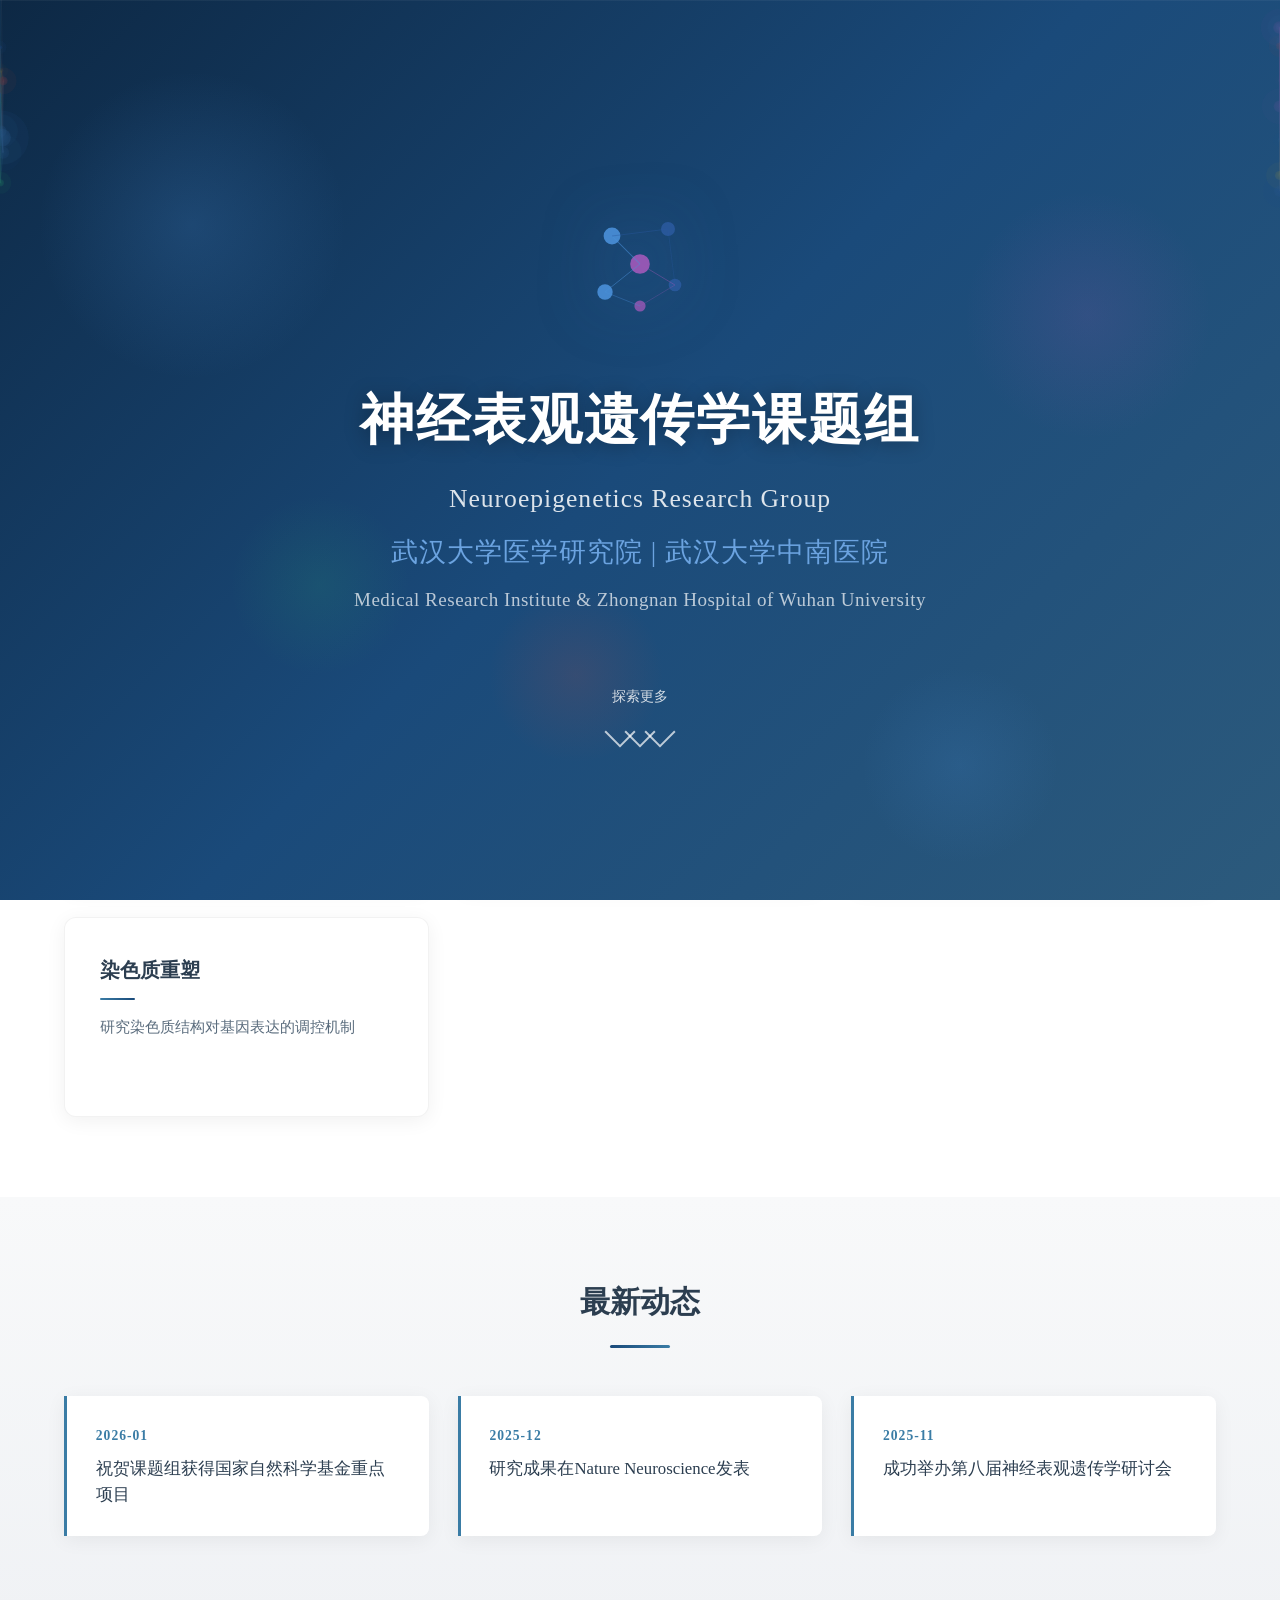
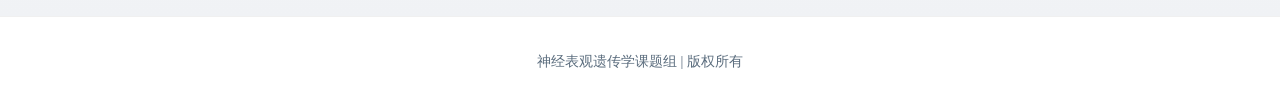
==== index.html @ 7ee30b58 "Initial commit: lab website Add lab website with: - Home, About, Research, Team, Contact pages - CSS" ====
<!DOCTYPE html>
<html lang="zh-CN">
<head>
    <meta charset="UTF-8">
    <meta name="viewport" content="width=device-width, initial-scale=1.0">
    <title>神经表观遗传学课题组</title>
    <link rel="stylesheet" href="css/style.css">
</head>
<body data-page="index">

    <!-- Landing Page / Cover -->
    <section class="landing-page" id="landing">
        <div class="landing-bg"></div>
        <div class="landing-content">
            <div class="landing-logo">
                <img src="data:image/svg+xml,%3Csvg xmlns='http://www.w3.org/2000/svg' viewBox='0 0 200 200'%3E%3Ccircle cx='60' cy='60' r='12' fill='%234a90d9' opacity='0.9'/%3E%3Ccircle cx='140' cy='50' r='10' fill='%232c5aa0' opacity='0.85'/%3E%3Ccircle cx='100' cy='100' r='14' fill='%239b59b6' opacity='0.95'/%3E%3Ccircle cx='50' cy='140' r='11' fill='%234a90d9' opacity='0.9'/%3E%3Ccircle cx='150' cy='130' r='9' fill='%232c5aa0' opacity='0.85'/%3E%3Ccircle cx='100' cy='160' r='8' fill='%239b59b6' opacity='0.8'/%3E%3Cline x1='60' y1='60' x2='100' y2='100' stroke='%234a90d9' stroke-width='1.5' opacity='0.6'/%3E%3Cline x1='60' y1='60' x2='140' y2='50' stroke='%232c5aa0' stroke-width='1.2' opacity='0.5'/%3E%3Cline x1='100' y1='100' x2='50' y2='140' stroke='%234a90d9' stroke-width='1.3' opacity='0.55'/%3E%3Cline x1='100' y1='100' x2='150' y2='130' stroke='%239b59b6' stroke-width='1.2' opacity='0.5'/%3E%3Cline x1='140' y1='50' x2='150' y2='130' stroke='%232c5aa0' stroke-width='1' opacity='0.4'/%3E%3Cline x1='50' y1='140' x2='100' y2='160' stroke='%234a90d9' stroke-width='1.1' opacity='0.45'/%3E%3Cline x1='100' y1='160' x2='150' y2='130' stroke='%239b59b6' stroke-width='1' opacity='0.4'/%3E%3C/svg%3E" alt="Lab Logo" class="lab-logo-img">
            </div>
            <h1 class="landing-title" data-i18n="landing_title">神经表观遗传学课题组</h1>
            <p class="landing-subtitle" data-i18n="landing_subtitle">Neuroepigenetics Research Group</p>
            <p class="landing-institution" data-i18n="landing_inst">武汉大学医学研究院 | 武汉大学中南医院<br><span style="font-size:0.7em">Medical Research Institute & Zhongnan Hospital of Wuhan University</span></p>

            <div class="landing-scroll-hint" onclick="scrollToMain()">
                <span data-i18n="landing_scroll">探索更多</span>
                <div class="scroll-arrow">
                    <span></span>
                    <span></span>
                    <span></span>
                </div>
            </div>
        </div>
    </section>

    <div class="main-wrapper" id="main-wrapper">

    <header>
        <nav>
            <div class="container">
                <h1 class="logo">神经表观遗传学课题组</h1>
                <div class="toolbar">
                    <button class="lang-switch" onclick="toggleLanguage()">EN</button>
                    <button class="theme-toggle" onclick="toggleTheme()">
                        <span class="icon">🌙</span>
                    </button>
                </div>
                <ul class="nav-links">
                    <li><a href="index.html" class="active" data-i18n-nav="home">首页</a></li>
                    <li><a href="about.html" data-i18n-nav="about">关于我们</a></li>
                    <li><a href="research.html" data-i18n-nav="research">研究方向</a></li>
                    <li><a href="team.html" data-i18n-nav="team">团队成员</a></li>
                    <li><a href="contact.html" data-i18n-nav="contact">联系我们</a></li>
                </ul>
            </div>
        </nav>
    </header>

    <main>
        <section class="hero">
            <div class="decoration-circle circle-1"></div>
            <div class="decoration-circle circle-2"></div>
            <div class="container">
                <h2 data-i18n="hero_title">探索大脑的表观遗传密码</h2>
                <p data-i18n="hero_subtitle">研究神经发育、 plasticity与疾病中的表观遗传调控机制</p>
                <a href="research.html" class="btn btn-3d" data-i18n="learn_more">了解更多</a>

                <div class="hero-stats">
                    <div class="stat-item" style="--delay: 1">
                        <span class="stat-number">60+</span>
                        <span class="stat-label">发表论文</span>
                    </div>
                    <div class="stat-item" style="--delay: 2">
                        <span class="stat-number">15+</span>
                        <span class="stat-label">科研项目</span>
                    </div>
                    <div class="stat-item" style="--delay: 3">
                        <span class="stat-number">20+</span>
                        <span class="stat-label">合作机构</span>
                    </div>
                    <div class="stat-item" style="--delay: 4">
                        <span class="stat-number">10+</span>
                        <span class="stat-label">获奖荣誉</span>
                    </div>
                </div>
            </div>
        </section>

        <div class="section-divider"></div>

        <section class="features">
            <div class="container">
                <div class="feature-grid">
                    <div class="feature-card glass-card">
                        <h3 data-i18n="dna_methylation">DNA甲基化</h3>
                        <p data-i18n="dna_methylation_desc">研究神经元中DNA甲基化模式的建立与动态调控</p>
                    </div>
                    <div class="feature-card glass-card">
                        <h3 data-i18n="histone_modification">组蛋白修饰</h3>
                        <p data-i18n="histone_modification_desc">探索组蛋白修饰在神经发育和功能中的作用</p>
                    </div>
                    <div class="feature-card glass-card">
                        <h3 data-i18n="noncoding_rna">非编码RNA</h3>
                        <p data-i18n="noncoding_rna_desc">解析miRNA和lncRNA在神经系统中的调控网络</p>
                    </div>
                    <div class="feature-card glass-card">
                        <h3 data-i18n="chromatin_remodeling">染色质重塑</h3>
                        <p data-i18n="chromatin_remodeling_desc">研究染色质结构对基因表达的调控机制</p>
                    </div>
                </div>
            </div>
        </section>

        <section class="news">
            <div class="container">
                <h2 data-i18n="latest_news">最新动态</h2>
                <div class="news-grid">
                    <article class="news-item">
                        <span class="date">2026-01</span>
                        <h4 data-i18n="news1">祝贺课题组获得国家自然科学基金重点项目</h4>
                    </article>
                    <article class="news-item">
                        <span class="date">2025-12</span>
                        <h4 data-i18n="news2">研究成果在Nature Neuroscience发表</h4>
                    </article>
                    <article class="news-item">
                        <span class="date">2025-11</span>
                        <h4 data-i18n="news3">成功举办第八届神经表观遗传学研讨会</h4>
                    </article>
                </div>
            </div>
        </section>
    </main>

    <footer>
        <div class="container">
            <p data-i18n-footer="copyright">&copy; 2026 神经表观遗传学课题组 | 版权所有</p>
        </div>
    </footer>
    </div>

    <!-- Landing Page JavaScript -->
    <script>
        // Initially hide header
        document.addEventListener('DOMContentLoaded', function() {
            const header = document.querySelector('header');
            if (header) {
                header.classList.add('hidden');
            }
        });

        function scrollToMain() {
            const landing = document.querySelector('.landing-page');
            const header = document.querySelector('header');
            if (landing) {
                landing.style.transition = 'opacity 0.5s ease';
                landing.style.opacity = '0';
                setTimeout(() => {
                    landing.style.display = 'none';
                    landing.style.visibility = 'hidden';
                    landing.style.pointerEvents = 'none';
                }, 500);
            }
            // Show header
            if (header) {
                header.classList.remove('hidden');
            }
            window.scrollTo({ top: 0, behavior: 'smooth' });
        }

        // Auto hide landing after 5 seconds
        document.addEventListener('DOMContentLoaded', function() {
            setTimeout(function() {
                const landing = document.querySelector('.landing-page');
                const header = document.querySelector('header');
                if (landing && landing.style.display !== 'none') {
                    landing.style.transition = 'opacity 0.5s ease';
                    landing.style.opacity = '0';
                    setTimeout(function() {
                        landing.style.display = 'none';
                        landing.style.visibility = 'hidden';
                        landing.style.pointerEvents = 'none';
                        // Show header
                        if (header) {
                            header.classList.remove('hidden');
                        }
                    }, 500);
                }
            }, 5000);
        });
    </script>
    <script src="js/particles.js"></script>
    <script src="js/main.js"></script>
</body>
</html>
---- css/style.css ----
* {
    margin: 0;
    padding: 0;
    box-sizing: border-box;
}

:root {
    --primary-color: #1a4a7a;
    --secondary-color: #3a7ca5;
    --accent-color: #c0392b;
    --text-dark: #2c3e50;
    --text-light: #5a6c7d;
    --bg-light: #f5f7fa;
    --white: #ffffff;
    --glass-bg: rgba(255, 255, 255, 0.92);
    --glass-border: rgba(0, 0, 0, 0.06);
    --shadow: 0 4px 20px rgba(0, 0, 0, 0.06);
    --shadow-hover: 0 8px 32px rgba(0, 0, 0, 0.1);
    --shadow-accent: 0 4px 20px rgba(26, 74, 122, 0.15);
}

body {
    font-family: "STXihei", "华文细黑", Georgia, "Times New Roman", serif;
    line-height: 1.7;
    color: var(--text-dark);
    overflow-x: hidden;
    background: var(--bg-light);
    min-height: 100vh;
    transition: all 0.4s ease;
}

body[lang="en"] {
    line-height: 1.75;
}

/* Landing Page / Cover */
.landing-page {
    position: fixed;
    top: 0;
    left: 0;
    width: 100%;
    height: 100vh;
    z-index: 9999;
    background: linear-gradient(135deg, #0d2844 0%, #1a4a7a 50%, #2c5a7c 100%);
    display: flex;
    align-items: center;
    justify-content: center;
    overflow: hidden;
}

.landing-bg {
    position: absolute;
    top: 0;
    left: 0;
    width: 100%;
    height: 100%;
    background: linear-gradient(135deg, #0d2844 0%, #1a4a7a 50%, #2c5a7c 100%);
}

/* Neural network pattern overlay */
.landing-bg::before {
    content: '';
    position: absolute;
    top: 0;
    left: 0;
    width: 100%;
    height: 100%;
    background-image:
        radial-gradient(circle at 15% 25%, rgba(74, 144, 217, 0.2) 0%, transparent 12%),
        radial-gradient(circle at 85% 35%, rgba(155, 89, 182, 0.15) 0%, transparent 10%),
        radial-gradient(circle at 45% 75%, rgba(231, 76, 60, 0.12) 0%, transparent 9%),
        radial-gradient(circle at 75% 85%, rgba(74, 144, 217, 0.15) 0%, transparent 8%),
        radial-gradient(circle at 25% 65%, rgba(46, 204, 113, 0.1) 0%, transparent 8%);
    background-size: 100% 100%;
    animation: neuronPulse 10s ease-in-out infinite;
}

@keyframes neuronPulse {
    0%, 100% { opacity: 0.5; transform: scale(1); }
    50% { opacity: 1; transform: scale(1.03); }
}

.landing-content {
    position: relative;
    z-index: 10;
    text-align: center;
    padding: 2rem;
    margin-top: -5%;
}

.lab-logo-img {
    width: 140px;
    height: 140px;
    margin-bottom: 2rem;
    filter: drop-shadow(0 0 30px rgba(74, 144, 217, 0.5));
    animation: logoFloat 4s ease-in-out infinite;
}

@keyframes logoFloat {
    0%, 100% { transform: translateY(0); }
    50% { transform: translateY(-12px); }
}

.landing-title {
    font-size: clamp(2.2rem, 5vw, 3.4rem);
    color: #ffffff;
    margin-bottom: 0.6rem;
    font-weight: 600;
    letter-spacing: 2px;
    text-shadow: 0 2px 20px rgba(0, 0, 0, 0.3);
}

.landing-subtitle {
    font-size: clamp(1.2rem, 2.4vw, 1.6rem);
    color: rgba(255, 255, 255, 0.85);
    margin-bottom: 0.5rem;
    font-weight: 400;
    letter-spacing: 1px;
}

.landing-institution {
    font-size: clamp(1.3rem, 2.6vw, 1.7rem);
    color: #6ba3e0;
    margin-bottom: 1.5rem;
    font-weight: 500;
    letter-spacing: 1px;
    line-height: 1.8;
}

.landing-institution span {
    font-size: 0.65em;
    color: rgba(255, 255, 255, 0.7);
    font-weight: 400;
    display: block;
    margin-top: 0.4rem;
    letter-spacing: 0.5px;
}

.landing-scroll-hint {
    position: absolute;
    bottom: -15%;
    left: 50%;
    transform: translateX(-50%);
    cursor: pointer;
    text-align: center;
    color: rgba(255, 255, 255, 0.8);
    font-size: 0.9rem;
    transition: all 0.3s ease;
}

.landing-scroll-hint:hover {
    color: #ffffff;
    transform: translateX(-50%) translateY(5px);
}

.scroll-arrow {
    margin-top: 12px;
}

.scroll-arrow span {
    display: inline-block;
    width: 22px;
    height: 22px;
    border-right: 2px solid rgba(255, 255, 255, 0.7);
    border-bottom: 2px solid rgba(255, 255, 255, 0.7);
    transform: rotate(45deg);
    margin: 0 -3px;
    animation: scrollArrowAnim 1.5s infinite;
}

.scroll-arrow span:nth-child(2) {
    animation-delay: 0.15s;
}

.scroll-arrow span:nth-child(3) {
    animation-delay: 0.3s;
}

@keyframes scrollArrowAnim {
    0% { opacity: 0; transform: rotate(45deg) translateY(-12px); }
    50% { opacity: 1; }
    100% { opacity: 0; transform: rotate(45deg) translateY(12px); }
}

/* Particle Canvas - Fixed z-index with parallax */
#particles-canvas {
    position: fixed;
    top: 0;
    left: 0;
    width: 100%;
    height: 100%;
    z-index: 10000;
    pointer-events: none;
    opacity: 0.4;
}

/* Main wrapper */
.main-wrapper {
    margin-top: 0;
    min-height: 100vh;
    padding-top: 70px;
}

.container {
    max-width: 1200px;
    margin: 0 auto;
    padding: 0 24px;
    position: relative;
    z-index: 1;
}

/* Header & Navigation */
header {
    background: rgba(255, 255, 255, 0.95);
    backdrop-filter: blur(20px);
    -webkit-backdrop-filter: blur(20px);
    border-bottom: 1px solid rgba(0, 0, 0, 0.06);
    position: fixed;
    top: 0;
    left: 0;
    right: 0;
    z-index: 10001;
    padding: 0;
    transition: transform 0.3s ease, box-shadow 0.3s ease;
}

header.scrolled {
    box-shadow: 0 2px 20px rgba(0, 0, 0, 0.08);
}

header.hidden {
    transform: translateY(-100%);
}

nav {
    padding: 0.9rem 0;
}

nav .container {
    display: flex;
    justify-content: space-between;
    align-items: center;
}

.logo {
    font-size: 1.25rem;
    color: var(--primary-color);
    font-weight: 600;
    letter-spacing: 0.5px;
}

.nav-links {
    display: flex;
    list-style: none;
    gap: 2.2rem;
}

.nav-links a {
    text-decoration: none;
    color: var(--text-dark);
    font-weight: 500;
    font-size: 0.95rem;
    transition: color 0.25s ease;
    position: relative;
    padding: 0.4rem 0.8rem;
}

.nav-links a::after {
    content: '';
    position: absolute;
    bottom: 0;
    left: 50%;
    width: 0;
    height: 2px;
    background: var(--secondary-color);
    transition: all 0.25s ease;
    transform: translateX(-50%);
}

.nav-links a:hover,
.nav-links a.active {
    color: var(--primary-color);
}

.nav-links a:hover::after,
.nav-links a.active::after {
    width: 70%;
}

/* Language & Theme Toggle */
.toolbar {
    display: flex;
    align-items: center;
    gap: 0.6rem;
    margin-left: 1.5rem;
}

.lang-switch,
.theme-toggle {
    background: transparent;
    border: 1px solid rgba(0, 0, 0, 0.1);
    color: var(--text-dark);
    padding: 5px 12px;
    border-radius: 6px;
    cursor: pointer;
    font-size: 0.8rem;
    font-weight: 500;
    transition: all 0.2s ease;
}

.lang-switch:hover,
.theme-toggle:hover {
    background: rgba(26, 74, 122, 0.08);
    border-color: var(--secondary-color);
    color: var(--primary-color);
}

/* Hero Section */
.hero {
    background: linear-gradient(135deg, #1a4a7a 0%, #2c5a7c 50%, #1e3d5c 100%);
    color: var(--white);
    padding: 80px 0 90px;
    text-align: center;
    position: relative;
    overflow: hidden;
    min-height: auto;
    display: flex;
    flex-direction: column;
    justify-content: center;
    align-items: center;
}

.hero::before {
    content: '';
    position: absolute;
    top: 0;
    left: 0;
    right: 0;
    bottom: 0;
    background: url("data:image/svg+xml,%3Csvg width='60' height='60' viewBox='0 0 60 60' xmlns='http://www.w3.org/2000/svg'%3E%3Cg fill='none' fill-rule='evenodd'%3E%3Cg fill='%23ffffff' fill-opacity='0.03'%3E%3Cpath d='M36 34v-4h-2v4h-4v2h4v4h2v-4h4v-2h-4zm0-30V0h-2v4h-4v2h4v4h2V6h4V4h-4zM6 34v-4H4v4H0v2h4v4h2v-4h4v-2H6zM6 4V0H4v4H0v2h4v4h2V6h4V4H6z'/%3E%3C/g%3E%3C/g%3E%3C/svg%3E");
    opacity: 0.5;
}

.hero .container {
    position: relative;
    z-index: 1;
    width: 100%;
    max-width: 1000px;
    display: flex;
    flex-direction: column;
    align-items: center;
}

.hero h2 {
    font-size: clamp(2rem, 5vw, 3.5rem);
    margin-bottom: 1.2rem;
    text-shadow: 0 2px 30px rgba(0, 0, 0, 0.25);
    animation: fadeInUp 0.8s ease forwards;
    line-height: 1.35;
    max-width: 900px;
    font-weight: 600;
}

.hero p {
    font-size: clamp(1.05rem, 2.5vw, 1.35rem);
    margin-bottom: 2rem;
    opacity: 0.92;
    max-width: 750px;
    margin-left: auto;
    margin-right: auto;
    animation: fadeInUp 0.8s ease forwards;
    animation-delay: 0.15s;
    opacity: 0;
}

.hero .btn {
    animation: fadeInUp 0.8s ease forwards;
    animation-delay: 0.3s;
    opacity: 0;
}

/* Scroll Animations */
@keyframes fadeInUp {
    from { opacity: 0; transform: translateY(25px); }
    to { opacity: 1; transform: translateY(0); }
}

@keyframes fadeInDown {
    from { opacity: 0; transform: translateY(-25px); }
    to { opacity: 1; transform: translateY(0); }
}

@keyframes scaleIn {
    from { opacity: 0; transform: scale(0.92); }
    to { opacity: 1; transform: scale(1); }
}

/* Button */
.btn {
    display: inline-block;
    padding: 14px 32px;
    background: linear-gradient(135deg, #3a7ca5 0%, #2d6a8a 100%);
    color: #ffffff;
    text-decoration: none;
    border-radius: 8px;
    font-weight: 550;
    font-size: 1rem;
    letter-spacing: 0.5px;
    transition: all 0.3s ease;
    box-shadow: 0 4px 15px rgba(58, 124, 165, 0.35);
}

.btn:hover {
    background: linear-gradient(135deg, #2d6a8a 0%, #1a4a7a 100%);
    transform: translateY(-2px);
    box-shadow: 0 6px 25px rgba(58, 124, 165, 0.45);
}

/* Hero Stats */
.hero-stats {
    display: flex;
    justify-content: center;
    gap: 4.5rem;
    margin-top: 3.5rem;
    flex-wrap: wrap;
}

.stat-item {
    text-align: center;
    animation: fadeInUp 0.8s ease forwards;
    animation-delay: calc(0.4s + var(--delay, 0) * 0.12s);
    opacity: 0;
}

.stat-number {
    font-size: 2.4rem;
    font-weight: 700;
    color: #ffffff;
    display: block;
    text-shadow: 0 2px 15px rgba(0, 0, 0, 0.2);
}

.stat-label {
    font-size: 0.9rem;
    color: rgba(255, 255, 255, 0.8);
    margin-top: 0.35rem;
    font-weight: 500;
}

/* Section Divider */
.section-divider {
    height: 1px;
    background: linear-gradient(90deg, transparent, rgba(74, 144, 217, 0.4), transparent);
    margin: 0 auto;
    max-width: 500px;
}

/* Features Section */
.features {
    padding: 80px 0;
    position: relative;
    background: var(--white);
}

.features h2 {
    text-align: center;
    margin-bottom: 3rem;
    color: var(--text-dark);
    font-size: 1.9rem;
    font-weight: 600;
    position: relative;
}

.features h2::after {
    content: '';
    display: block;
    width: 60px;
    height: 3px;
    background: linear-gradient(90deg, var(--primary-color), var(--secondary-color));
    margin: 1rem auto 0;
    border-radius: 2px;
}

.feature-grid {
    display: grid;
    grid-template-columns: repeat(auto-fit, minmax(270px, 1fr));
    gap: 1.8rem;
}

.feature-card {
    padding: 2.2rem;
    position: relative;
    min-height: 200px;
    display: flex;
    flex-direction: column;
    background: var(--white);
    border: 1px solid rgba(0, 0, 0, 0.05);
    border-radius: 12px;
    box-shadow: var(--shadow);
    transition: all 0.35s ease;
}

.feature-card:hover {
    transform: translateY(-6px);
    box-shadow: var(--shadow-hover);
    border-color: rgba(58, 124, 165, 0.2);
}

.feature-card h3 {
    color: var(--text-dark);
    margin-bottom: 0.9rem;
    font-size: 1.25rem;
    font-weight: 600;
    position: relative;
    padding-bottom: 0.8rem;
}

.feature-card h3::after {
    content: '';
    position: absolute;
    bottom: 0;
    left: 0;
    width: 35px;
    height: 2px;
    background: linear-gradient(90deg, var(--secondary-color), var(--primary-color));
    border-radius: 1px;
}

.feature-card p {
    color: var(--text-light);
    line-height: 1.75;
    font-size: 0.95rem;
}

/* News Section */
.news {
    padding: 80px 0;
    position: relative;
    background: linear-gradient(180deg, #f8f9fa 0%, #f0f2f5 100%);
}

.news h2 {
    text-align: center;
    margin-bottom: 3rem;
    color: var(--text-dark);
    font-size: 1.9rem;
    font-weight: 600;
    position: relative;
}

.news h2::after {
    content: '';
    display: block;
    width: 60px;
    height: 3px;
    background: linear-gradient(90deg, var(--primary-color), var(--secondary-color));
    margin: 1rem auto 0;
    border-radius: 2px;
}

.news-grid {
    display: grid;
    grid-template-columns: repeat(auto-fit, minmax(320px, 1fr));
    gap: 1.8rem;
}

.news-item {
    padding: 1.8rem;
    border-left: 3px solid var(--secondary-color);
    transition: all 0.3s ease;
    position: relative;
    min-height: 110px;
    background: var(--white);
    border-radius: 0 8px 8px 0;
    box-shadow: var(--shadow);
}

.news-item::before {
    content: '';
    position: absolute;
    left: -3px;
    top: 0;
    height: 100%;
    width: 3px;
    background: linear-gradient(180deg, var(--secondary-color), var(--primary-color));
    opacity: 0;
    transition: opacity 0.3s ease;
}

.news-item:hover {
    border-left-width: 4px;
    transform: translateX(4px);
    box-shadow: var(--shadow-hover);
}

.news-item:hover::before {
    opacity: 1;
}

.news-item .date {
    color: var(--secondary-color);
    font-size: 0.85rem;
    font-weight: 600;
    letter-spacing: 1px;
    display: block;
    margin-bottom: 0.5rem;
}

.news-item h4 {
    color: var(--text-dark);
    margin-top: 0.5rem;
    font-size: 1.05rem;
    line-height: 1.55;
    font-weight: 500;
}

/* Footer */
footer {
    background: var(--white);
    border-top: 1px solid rgba(0, 0, 0, 0.06);
    color: var(--text-light);
    text-align: center;
    padding: 2rem 0;
    margin-top: auto;
}

footer p {
    font-size: 0.9rem;
}

/* Mobile Navigation */
.mobile-menu-btn {
    display: none;
    background: none;
    border: none;
    color: var(--text-dark);
    font-size: 1.5rem;
    cursor: pointer;
}

/* Responsive */
@media (max-width: 768px) {
    .nav-links {
        display: none;
        position: absolute;
        top: 100%;
        left: 0;
        right: 0;
        background: rgba(255, 255, 255, 0.98);
        backdrop-filter: blur(20px);
        flex-direction: column;
        gap: 0;
        padding: 1rem;
        box-shadow: 0 4px 20px rgba(0, 0, 0, 0.1);
    }

    .nav-links.active {
        display: flex;
    }

    .nav-links li {
        padding: 0.8rem 0;
        border-bottom: 1px solid rgba(0, 0, 0, 0.05);
    }

    .mobile-menu-btn {
        display: block;
    }

    .hero h2 {
        font-size: 2rem;
    }

    .hero p {
        font-size: 1rem;
    }

    .hero-stats {
        gap: 2.5rem;
    }

    .stat-number {
        font-size: 2rem;
    }

    .feature-grid,
    .news-grid {
        grid-template-columns: 1fr;
    }

    .landing-scroll-hint {
        bottom: -10%;
    }
}

/* Dark Mode */
body.dark-mode {
    --text-dark: #e8e8e8;
    --text-light: #a0a0a0;
    --bg-light: #1a1a2e;
    --white: #252540;
    background: #1a1a2e;
}

body.dark-mode header {
    background: rgba(37, 37, 64, 0.95);
    border-bottom-color: rgba(255, 255, 255, 0.06);
}

body.dark-mode .feature-card,
body.dark-mode .team-member,
body.dark-mode .contact-info,
body.dark-mode .contact-form,
body.dark-mode .research-item,
body.dark-mode .news-item {
    background: #252540;
    border-color: rgba(255, 255, 255, 0.06);
}

body.dark-mode .logo {
    color: #e8e8e8;
}

body.dark-mode .nav-links a {
    color: #a0a0a0;
}

body.dark-mode .nav-links a:hover,
body.dark-mode .nav-links a.active {
    color: #ffffff;
}

body.dark-mode .hero h2,
body.dark-mode .page-header h2,
body.dark-mode .features h2,
body.dark-mode .news h2 {
    color: #ffffff;
}

body.dark-mode .feature-card h3,
body.dark-mode .news-item h4 {
    color: #ffffff;
}

body.dark-mode footer {
    background: #252540;
    border-top-color: rgba(255, 255, 255, 0.06);
    color: #a0a0a0;
}

body.dark-mode .lang-switch,
body.dark-mode .theme-toggle {
    border-color: rgba(255, 255, 255, 0.15);
    color: #a0a0a0;
}

body.dark-mode .lang-switch:hover,
body.dark-mode .theme-toggle:hover {
    background: rgba(255, 255, 255, 0.1);
    border-color: rgba(255, 255, 255, 0.3);
    color: #ffffff;
}

/* Page Specific Styles */
.page-header {
    background: linear-gradient(135deg, #1a4a7a 0%, #2c5a7c 100%);
    color: var(--white);
    padding: 60px 0 50px;
    text-align: center;
    position: relative;
}

.page-header::before {
    content: '';
    position: absolute;
    top: 0;
    left: 0;
    right: 0;
    bottom: 0;
    background: url("data:image/svg+xml,%3Csvg width='60' height='60' viewBox='0 0 60 60' xmlns='http://www.w3.org/2000/svg'%3E%3Cg fill='none' fill-rule='evenodd'%3E%3Cg fill='%23ffffff' fill-opacity='0.03'%3E%3Cpath d='M36 34v-4h-2v4h-4v2h4v4h2v-4h4v-2h-4zm0-30V0h-2v4h-4v2h4v4h2V6h4V4h-4zM6 34v-4H4v4H0v2h4v4h2v-4h4v-2H6zM6 4V0H4v4H0v2h4v4h2V6h4V4H6z'/%3E%3C/g%3E%3C/g%3E%3C/svg%3E");
    opacity: 0.5;
}

.page-header h2 {
    font-size: 2rem;
    margin-bottom: 0.6rem;
    position: relative;
    font-weight: 600;
}

.page-header p {
    font-size: 1.15rem;
    opacity: 0.9;
    position: relative;
}

.page-content {
    padding: 70px 0;
}

.page-content h2 {
    color: var(--text-dark);
    margin-bottom: 2rem;
    font-size: 1.9rem;
    font-weight: 600;
}

/* About Page */
.about-section {
    margin-bottom: 3rem;
    padding: 2.2rem;
    background: var(--white);
    border-radius: 12px;
    box-shadow: var(--shadow);
    border: 1px solid rgba(0, 0, 0, 0.04);
}

.about-section h3 {
    color: var(--text-dark);
    margin-bottom: 1rem;
    font-size: 1.4rem;
    font-weight: 600;
    display: flex;
    align-items: center;
    gap: 0.8rem;
}

.about-section h3::before {
    content: '';
    width: 14px;
    height: 14px;
    background: linear-gradient(135deg, var(--secondary-color), var(--primary-color));
    border-radius: 4px;
    box-shadow: 0 0 12px rgba(58, 124, 165, 0.4);
}

.about-section p {
    color: var(--text-light);
    line-height: 1.85;
}

/* Research Page */
.research-item {
    padding: 2.5rem;
    margin-bottom: 2rem;
    position: relative;
    overflow: hidden;
    min-height: 200px;
    background: var(--white);
    border-radius: 12px;
    box-shadow: var(--shadow);
    border: 1px solid rgba(0, 0, 0, 0.04);
    transition: all 0.35s ease;
}

.research-item:hover {
    transform: translateY(-4px);
    box-shadow: var(--shadow-hover);
}

.research-item h3 {
    color: var(--text-dark);
    margin-bottom: 1rem;
    font-size: 1.35rem;
    font-weight: 600;
}

.research-item p {
    color: var(--text-light);
    line-height: 1.8;
}

.research-tags {
    margin-top: 1.5rem;
    display: flex;
    flex-wrap: wrap;
    gap: 0.6rem;
}

.tag {
    display: inline-block;
    padding: 6px 14px;
    background: rgba(58, 124, 165, 0.12);
    border: 1px solid rgba(58, 124, 165, 0.25);
    color: var(--secondary-color);
    border-radius: 20px;
    font-size: 0.8rem;
    font-weight: 500;
    transition: all 0.3s ease;
}

.tag:hover {
    background: rgba(58, 124, 165, 0.25);
    transform: translateY(-2px);
}

/* Team Page */
.team-grid {
    display: grid;
    grid-template-columns: repeat(auto-fit, minmax(280px, 1fr));
    gap: 2rem;
}

.team-member {
    padding: 2.5rem;
    text-align: center;
    position: relative;
    overflow: hidden;
    min-height: 320px;
    display: flex;
    flex-direction: column;
    justify-content: flex-start;
    background: var(--white);
    border-radius: 12px;
    box-shadow: var(--shadow);
    border: 1px solid rgba(0, 0, 0, 0.04);
    transition: all 0.35s ease;
}

.team-member:hover {
    transform: translateY(-6px);
    box-shadow: var(--shadow-hover);
}

.team-member::after {
    content: '';
    position: absolute;
    bottom: 0;
    left: 50%;
    width: 0;
    height: 3px;
    background: linear-gradient(90deg, var(--primary-color), var(--secondary-color));
    transition: all 0.35s ease;
    transform: translateX(-50%);
    border-radius: 2px;
}

.team-member:hover::after {
    width: 60%;
}

.member-photo {
    width: 110px;
    height: 110px;
    border-radius: 50%;
    background: linear-gradient(135deg, var(--primary-color), var(--secondary-color));
    margin: 0 auto 1.2rem;
    display: flex;
    align-items: center;
    justify-content: center;
    color: var(--white);
    font-size: 2.2rem;
    font-weight: bold;
    box-shadow: 0 4px 20px rgba(26, 74, 122, 0.3);
}

.team-member h3 {
    color: var(--text-dark);
    margin-bottom: 0.4rem;
    font-size: 1.3rem;
    font-weight: 600;
}

.team-member .title {
    color: var(--secondary-color);
    font-weight: 600;
    margin-bottom: 1rem;
    font-size: 0.95rem;
}

.team-member .bio {
    color: var(--text-light);
    font-size: 0.9rem;
    line-height: 1.65;
}

/* Contact Page */
.contact-grid {
    display: grid;
    grid-template-columns: repeat(auto-fit, minmax(320px, 1fr));
    gap: 2rem;
}

.contact-info {
    padding: 2.5rem;
    background: var(--white);
    border-radius: 12px;
    box-shadow: var(--shadow);
    border: 1px solid rgba(0, 0, 0, 0.04);
}

.contact-info h3 {
    color: var(--text-dark);
    margin-bottom: 1.8rem;
    font-size: 1.4rem;
    font-weight: 600;
    display: flex;
    align-items: center;
    gap: 0.8rem;
}

.contact-info h3::before {
    content: '';
    width: 12px;
    height: 12px;
    background: var(--secondary-color);
    border-radius: 50%;
    box-shadow: 0 0 12px rgba(58, 124, 165, 0.5);
}

.contact-item {
    margin-bottom: 1.8rem;
}

.contact-item strong {
    display: block;
    color: var(--text-dark);
    margin-bottom: 0.4rem;
    font-size: 0.95rem;
    font-weight: 600;
}

.contact-item p {
    color: var(--text-light);
    line-height: 1.7;
}

.contact-form {
    padding: 2.5rem;
    background: var(--white);
    border-radius: 12px;
    box-shadow: var(--shadow);
    border: 1px solid rgba(0, 0, 0, 0.04);
}

.contact-form h3 {
    color: var(--text-dark);
    margin-bottom: 1.8rem;
    font-size: 1.4rem;
    font-weight: 600;
    display: flex;
    align-items: center;
    gap: 0.8rem;
}

.contact-form h3::before {
    content: '';
    width: 12px;
    height: 12px;
    background: var(--accent-color);
    border-radius: 50%;
    box-shadow: 0 0 12px rgba(192, 57, 43, 0.5);
}

.form-group {
    margin-bottom: 1.5rem;
}

.form-group label {
    display: block;
    margin-bottom: 0.5rem;
    color: var(--text-dark);
    font-weight: 550;
    font-size: 0.95rem;
}

.form-group input,
.form-group textarea {
    width: 100%;
    padding: 14px 16px;
    background: rgba(255, 255, 255, 0.9);
    border: 1px solid rgba(0, 0, 0, 0.1);
    border-radius: 8px;
    font-family: inherit;
    font-size: 0.95rem;
    color: var(--text-dark);
    transition: all 0.3s ease;
}

.form-group input:focus,
.form-group textarea:focus {
    outline: none;
    border-color: var(--secondary-color);
    box-shadow: 0 0 0 3px rgba(58, 124, 165, 0.15);
    background: rgba(255, 255, 255, 1);
}

.form-group textarea {
    min-height: 130px;
    resize: vertical;
}

.form-group input::placeholder,
.form-group textarea::placeholder {
    color: #999;
}

.submit-btn {
    padding: 14px 36px;
    background: linear-gradient(135deg, var(--primary-color), var(--secondary-color));
    color: var(--white);
    border: none;
    border-radius: 8px;
    cursor: pointer;
    font-size: 1rem;
    font-weight: 600;
    transition: all 0.3s ease;
    box-shadow: 0 4px 15px rgba(26, 74, 122, 0.3);
}

.submit-btn:hover {
    transform: translateY(-2px);
    box-shadow: 0 6px 25px rgba(26, 74, 122, 0.4);
}

/* Decorative Elements */
.decoration-circle {
    position: absolute;
    border-radius: 50%;
    background: rgba(74, 144, 217, 0.08);
    pointer-events: none;
}

.circle-1 {
    width: 220px;
    height: 220px;
    top: 8%;
    right: -60px;
}

.circle-2 {
    width: 160px;
    height: 160px;
    bottom: 15%;
    left: -40px;
}

/* Icon Box */
.icon-box {
    width: 52px;
    height: 52px;
    background: linear-gradient(135deg, var(--primary-color), var(--secondary-color));
    border-radius: 10px;
    display: flex;
    align-items: center;
    justify-content: center;
    margin-bottom: 1rem;
    font-size: 1.35rem;
    box-shadow: var(--shadow-accent);
}

/* New Contact Page Styles */
.contact-wrapper {
    display: flex;
    flex-direction: column;
    gap: 2rem;
}

.contact-grid-new {
    display: grid;
    grid-template-columns: repeat(2, 1fr);
    gap: 2rem;
}

.contact-card {
    padding: 2.2rem;
    text-align: center;
    display: flex;
    flex-direction: column;
    align-items: center;
    gap: 0.8rem;
    background: var(--white);
    border-radius: 12px;
    box-shadow: var(--shadow);
    border: 1px solid rgba(0, 0, 0, 0.04);
    transition: all 0.35s ease;
}

.contact-card:hover {
    transform: translateY(-4px);
    box-shadow: var(--shadow-hover);
}

.contact-icon {
    font-size: 2.8rem;
    margin-bottom: 0.3rem;
}

.contact-card h3 {
    color: var(--primary-color);
    font-size: 1.1rem;
    margin: 0;
    font-weight: 600;
}

.contact-card p {
    color: var(--text-light);
    line-height: 1.7;
    margin: 0;
    font-size: 0.9rem;
}

.form-row {
    display: grid;
    grid-template-columns: repeat(2, 1fr);
    gap: 1.2rem;
}

.contact-section {
    margin-top: 3rem;
}

.contact-section h3 {
    color: var(--primary-color);
    margin-bottom: 1.5rem;
    font-size: 1.4rem;
    font-weight: 600;
}

.map-container {
    height: 420px;
    border-radius: 12px;
    overflow: hidden;
    box-shadow: var(--shadow-hover);
    position: relative;
    background: #f0f0f0;
}

.map-link {
    position: absolute;
    bottom: 18px;
    left: 18px;
    z-index: 10;
    display: inline-block;
    padding: 10px 20px;
    background: #c0392b;
    color: white;
    text-decoration: none;
    border-radius: 25px;
    font-size: 0.85rem;
    font-weight: 500;
    box-shadow: 0 3px 15px rgba(192, 57, 43, 0.4);
    transition: all 0.3s ease;
}

.map-link:hover {
    transform: translateY(-2px);
    box-shadow: 0 5px 20px rgba(192, 57, 43, 0.5);
}

.join-text {
    color: var(--text-light);
    line-height: 1.85;
    padding: 2rem;
    background: rgba(255, 255, 255, 0.6);
    border-radius: 12px;
    font-size: 0.95rem;
}

.join-text strong {
    color: var(--primary-color);
}

@media (max-width: 768px) {
    .contact-grid-new {
        grid-template-columns: 1fr;
    }
    .form-row {
        grid-template-columns: 1fr;
    }
    .map-container {
        height: 350px;
    }
}
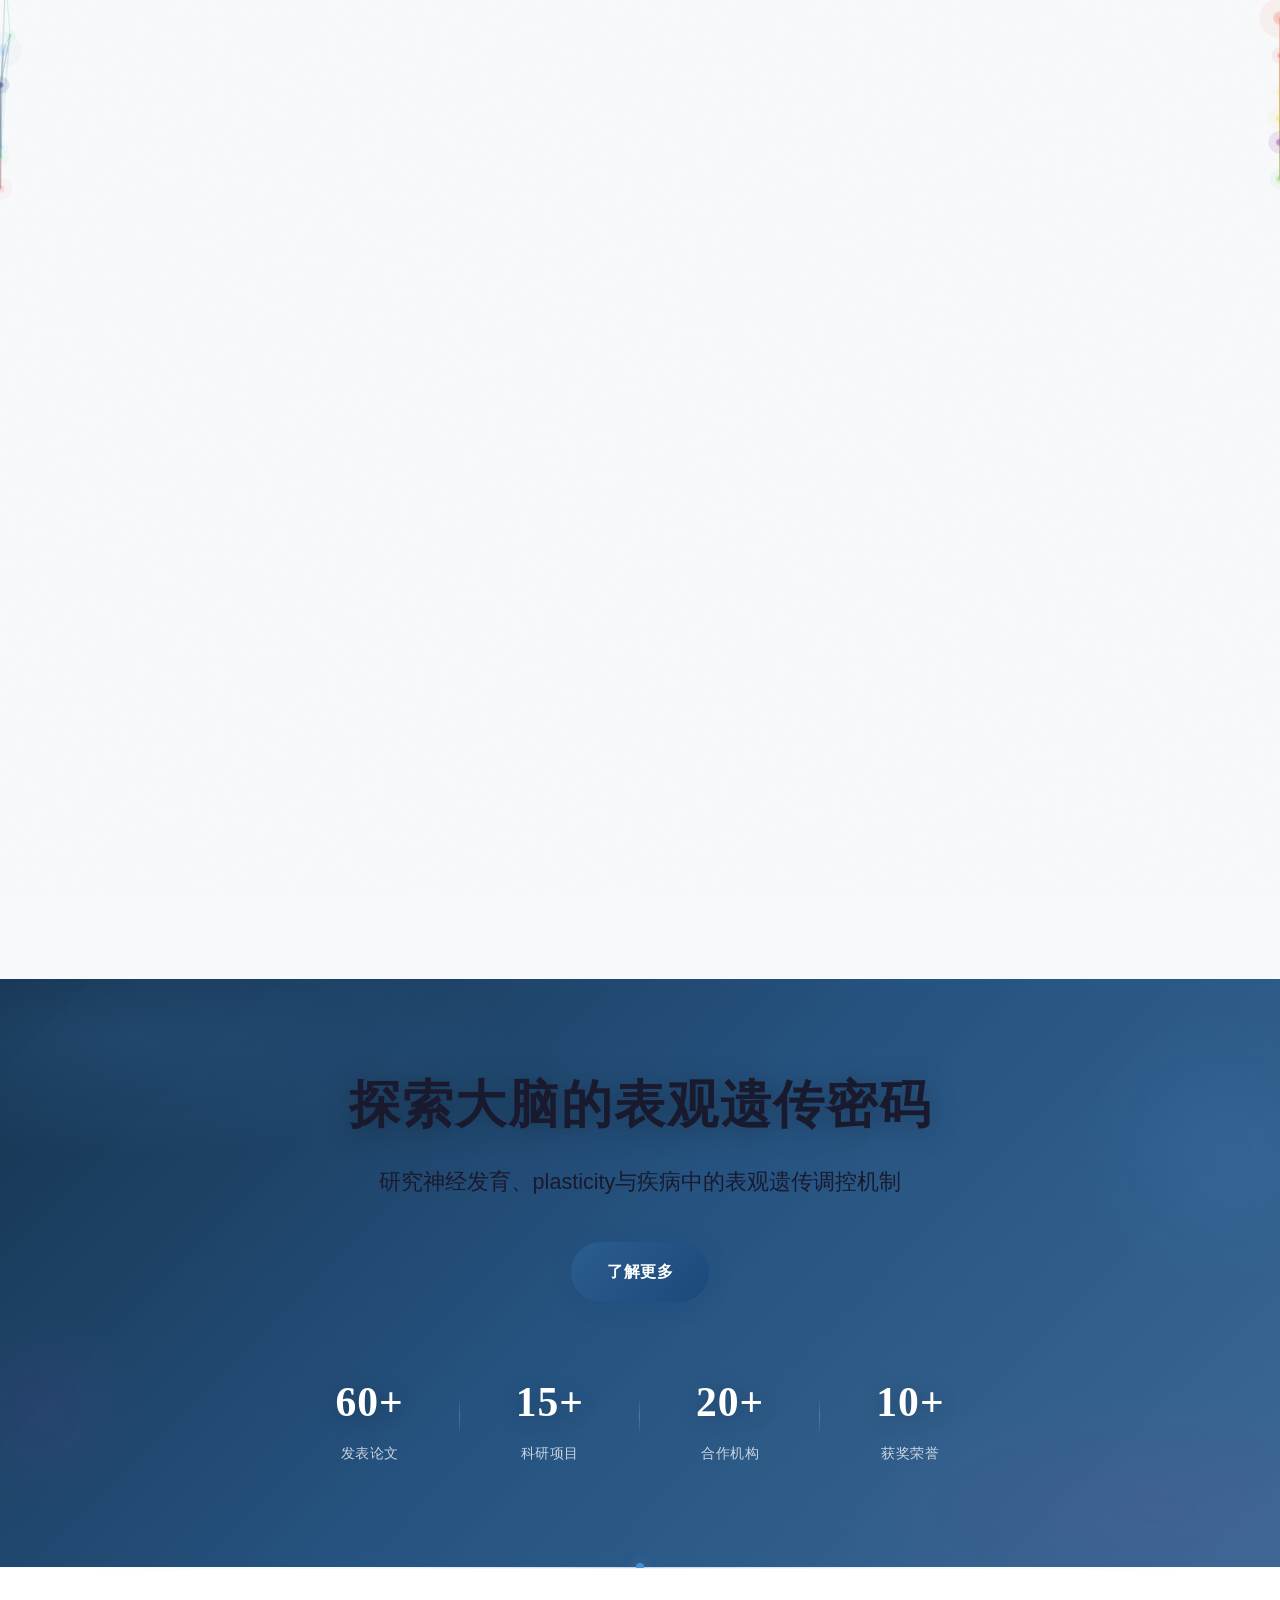
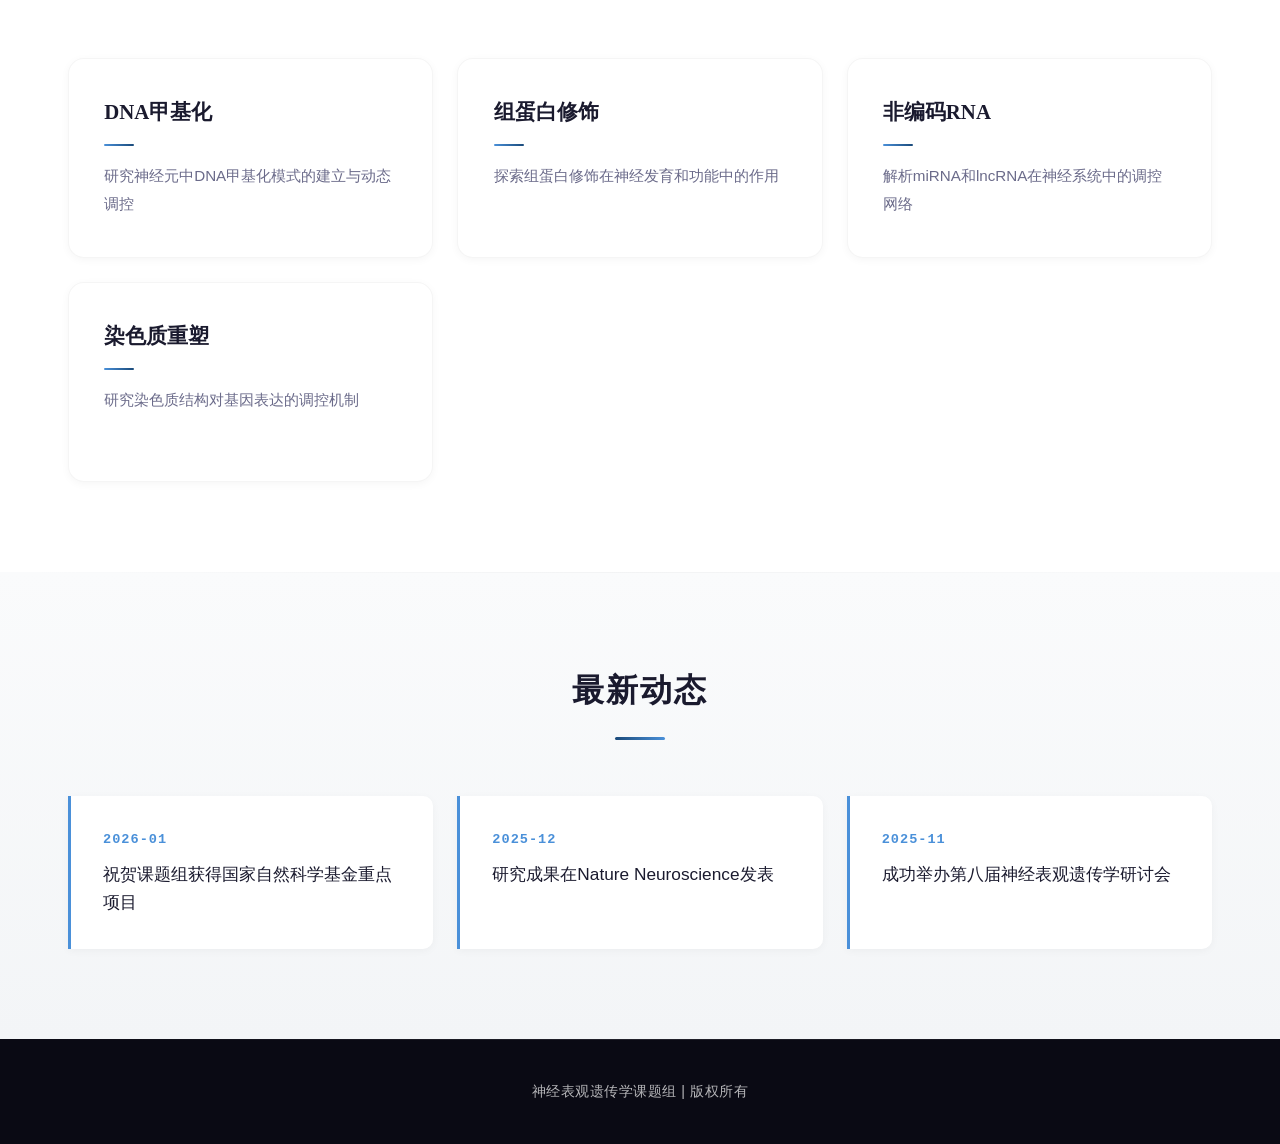
==== commit ffc0ae90: "Adjust home entry behavior and update team info" ====
--- a/index.html
+++ b/index.html
@@ -43,7 +43,7 @@
                     </button>
                 </div>
                 <ul class="nav-links">
-                    <li><a href="index.html" class="active" data-i18n-nav="home">首页</a></li>
+                    <li><a href="index.html#main-wrapper" class="active" data-i18n-nav="home">首页</a></li>
                     <li><a href="about.html" data-i18n-nav="about">关于我们</a></li>
                     <li><a href="research.html" data-i18n-nav="research">研究方向</a></li>
                     <li><a href="team.html" data-i18n-nav="team">团队成员</a></li>
@@ -141,7 +141,20 @@
         // Initially hide header
         document.addEventListener('DOMContentLoaded', function() {
             const header = document.querySelector('header');
-            if (header) {
+            const landing = document.querySelector('.landing-page');
+
+            // 如果通过 #main-wrapper 进入首页，则跳过封面，直接显示正文
+            if (window.location.hash === '#main-wrapper') {
+                if (landing) {
+                    landing.style.display = 'none';
+                    landing.style.visibility = 'hidden';
+                    landing.style.pointerEvents = 'none';
+                    landing.style.opacity = '0';
+                }
+                if (header) {
+                    header.classList.remove('hidden');
+                }
+            } else if (header) {
                 header.classList.add('hidden');
             }
         });
@@ -165,12 +178,12 @@
             window.scrollTo({ top: 0, behavior: 'smooth' });
         }
 
-        // Auto hide landing after 5 seconds
+        // Auto hide landing after 5 seconds（仅在未直接跳过封面时）
         document.addEventListener('DOMContentLoaded', function() {
             setTimeout(function() {
                 const landing = document.querySelector('.landing-page');
                 const header = document.querySelector('header');
-                if (landing && landing.style.display !== 'none') {
+                if (landing && landing.style.display !== 'none' && window.location.hash !== '#main-wrapper') {
                     landing.style.transition = 'opacity 0.5s ease';
                     landing.style.opacity = '0';
                     setTimeout(function() {
--- a/css/style.css
+++ b/css/style.css
@@ -1,39 +1,132 @@
+/* ============================================
+   神经表观遗传学课题组 - 设计升级版
+   Scientific Elegance Design System
+   ============================================ */
+
 * {
     margin: 0;
     padding: 0;
     box-sizing: border-box;
 }
 
+/* ============================================
+   Design Tokens - 核心设计变量
+   ============================================ */
 :root {
-    --primary-color: #1a4a7a;
-    --secondary-color: #3a7ca5;
-    --accent-color: #c0392b;
-    --text-dark: #2c3e50;
-    --text-light: #5a6c7d;
-    --bg-light: #f5f7fa;
-    --white: #ffffff;
-    --glass-bg: rgba(255, 255, 255, 0.92);
+    /* 品牌色彩 - 更丰富的层次 */
+    --primary-deep: #0f2d4a;
+    --primary: #1a4a7a;
+    --primary-light: #2c5d8f;
+    --primary-lighter: #3d7ab5;
+    --secondary: #4a90d9;
+    --secondary-light: #6ba3e0;
+    --accent: #c0392b;
+    --accent-soft: #e74c3c;
+
+    /* 强调色 - 用于科学研究主题 */
+    --accent-bio: #27ae60;
+    --accent-dna: #8e44ad;
+    --accent-neuro: #e67e22;
+
+    /* 文本色彩 - 多层次灰度 */
+    --text-primary: #1a1a2e;
+    --text-secondary: #3d3d5c;
+    --text-tertiary: #6b6b8a;
+    --text-muted: #9999b3;
+
+    /* 背景层次 */
+    --bg-deep: #0a0a14;
+    --bg-primary: #f8f9fb;
+    --bg-secondary: #ffffff;
+    --bg-tertiary: #f0f2f5;
+    --bg-elevated: #ffffff;
+
+    /* 玻璃拟态效果 */
+    --glass-bg: rgba(255, 255, 255, 0.85);
+    --glass-bg-solid: rgba(255, 255, 255, 0.95);
     --glass-border: rgba(0, 0, 0, 0.06);
-    --shadow: 0 4px 20px rgba(0, 0, 0, 0.06);
-    --shadow-hover: 0 8px 32px rgba(0, 0, 0, 0.1);
-    --shadow-accent: 0 4px 20px rgba(26, 74, 122, 0.15);
+    --glass-shadow: 0 8px 32px rgba(0, 0, 0, 0.08);
+
+    /* 阴影系统 - 更精致的层次 */
+    --shadow-sm: 0 2px 8px rgba(0, 0, 0, 0.04);
+    --shadow-md: 0 4px 16px rgba(0, 0, 0, 0.06);
+    --shadow-lg: 0 8px 32px rgba(0, 0, 0, 0.08);
+    --shadow-xl: 0 16px 48px rgba(0, 0, 0, 0.12);
+    --shadow-glow: 0 0 40px rgba(74, 144, 217, 0.15);
+
+    /* 间距系统 */
+    --space-xs: 0.25rem;
+    --space-sm: 0.5rem;
+    --space-md: 1rem;
+    --space-lg: 1.5rem;
+    --space-xl: 2rem;
+    --space-2xl: 3rem;
+    --space-3xl: 4rem;
+
+    /* 圆角系统 */
+    --radius-sm: 6px;
+    --radius-md: 10px;
+    --radius-lg: 16px;
+    --radius-xl: 24px;
+    --radius-full: 9999px;
+
+    /* 过渡动画 */
+    --transition-fast: 0.15s ease;
+    --transition-base: 0.25s ease;
+    --transition-slow: 0.4s cubic-bezier(0.4, 0, 0.2, 1);
+    --transition-spring: 0.5s cubic-bezier(0.34, 1.56, 0.64, 1);
+
+    /* 字体系统 */
+    --font-display: "Noto Serif SC", "Source Han Serif SC", "Songti SC", Georgia, serif;
+    --font-body: "Noto Sans SC", "Source Han Sans SC", "PingFang SC", "Microsoft YaHei", sans-serif;
+    --font-mono: "JetBrains Mono", "Fira Code", monospace;
+}
+
+/* ============================================
+   Base Styles - 基础样式
+   ============================================ */
+html {
+    scroll-behavior: smooth;
 }
 
 body {
-    font-family: "STXihei", "华文细黑", Georgia, "Times New Roman", serif;
-    line-height: 1.7;
-    color: var(--text-dark);
+    font-family: var(--font-body);
+    line-height: 1.75;
+    color: var(--text-primary);
+    background: var(--bg-primary);
     overflow-x: hidden;
-    background: var(--bg-light);
     min-height: 100vh;
-    transition: all 0.4s ease;
+    transition: background var(--transition-slow), color var(--transition-slow);
+    /* 添加微妙的噪点纹理 */
+    position: relative;
+}
+
+body::before {
+    content: '';
+    position: fixed;
+    top: 0;
+    left: 0;
+    width: 100%;
+    height: 100%;
+    background-image: url("data:image/svg+xml,%3Csvg viewBox='0 0 400 400' xmlns='http://www.w3.org/2000/svg'%3E%3Cfilter id='noiseFilter'%3E%3CfeTurbulence type='fractalNoise' baseFrequency='0.9' numOctaves='3' stitchTiles='stitch'/%3E%3C/filter%3E%3Crect width='100%25' height='100%25' filter='url(%23noiseFilter)'/%3E%3C/svg%3E");
+    opacity: 0.015;
+    pointer-events: none;
+    z-index: -1;
 }
 
 body[lang="en"] {
-    line-height: 1.75;
-}
-
-/* Landing Page / Cover */
+    line-height: 1.8;
+}
+
+/* Selection */
+::selection {
+    background: var(--primary);
+    color: white;
+}
+
+/* ============================================
+   Landing Page / Cover - 启动页
+   ============================================ */
 .landing-page {
     position: fixed;
     top: 0;
@@ -41,23 +134,34 @@
     width: 100%;
     height: 100vh;
     z-index: 9999;
-    background: linear-gradient(135deg, #0d2844 0%, #1a4a7a 50%, #2c5a7c 100%);
+    background: linear-gradient(135deg, #0a1628 0%, #0f2942 30%, #1a3d5c 60%, #0d2236 100%);
     display: flex;
     align-items: center;
     justify-content: center;
     overflow: hidden;
 }
 
+/* 多层渐变背景 + 动画 */
 .landing-bg {
     position: absolute;
     top: 0;
     left: 0;
     width: 100%;
     height: 100%;
-    background: linear-gradient(135deg, #0d2844 0%, #1a4a7a 50%, #2c5a7c 100%);
-}
-
-/* Neural network pattern overlay */
+    background:
+        radial-gradient(ellipse 80% 60% at 20% 20%, rgba(74, 144, 217, 0.15) 0%, transparent 50%),
+        radial-gradient(ellipse 60% 50% at 80% 30%, rgba(142, 68, 173, 0.12) 0%, transparent 45%),
+        radial-gradient(ellipse 70% 60% at 50% 80%, rgba(39, 174, 96, 0.08) 0%, transparent 40%),
+        linear-gradient(180deg, #0a1628 0%, #0f2942 50%, #1a3d5c 100%);
+    animation: gradientShift 15s ease-in-out infinite;
+}
+
+@keyframes gradientShift {
+    0%, 100% { opacity: 1; transform: scale(1); }
+    50% { opacity: 0.9; transform: scale(1.02); }
+}
+
+/* 神经网络动画效果 */
 .landing-bg::before {
     content: '';
     position: absolute;
@@ -66,18 +170,43 @@
     width: 100%;
     height: 100%;
     background-image:
-        radial-gradient(circle at 15% 25%, rgba(74, 144, 217, 0.2) 0%, transparent 12%),
-        radial-gradient(circle at 85% 35%, rgba(155, 89, 182, 0.15) 0%, transparent 10%),
-        radial-gradient(circle at 45% 75%, rgba(231, 76, 60, 0.12) 0%, transparent 9%),
-        radial-gradient(circle at 75% 85%, rgba(74, 144, 217, 0.15) 0%, transparent 8%),
-        radial-gradient(circle at 25% 65%, rgba(46, 204, 113, 0.1) 0%, transparent 8%);
+        radial-gradient(circle at 15% 25%, rgba(74, 144, 217, 0.25) 0%, transparent 10%),
+        radial-gradient(circle at 85% 35%, rgba(155, 89, 182, 0.2) 0%, transparent 8%),
+        radial-gradient(circle at 45% 75%, rgba(231, 76, 60, 0.15) 0%, transparent 7%),
+        radial-gradient(circle at 75% 85%, rgba(74, 144, 217, 0.18) 0%, transparent 6%),
+        radial-gradient(circle at 25% 65%, rgba(46, 204, 113, 0.12) 0%, transparent 6%);
     background-size: 100% 100%;
-    animation: neuronPulse 10s ease-in-out infinite;
+    animation: neuronPulse 8s ease-in-out infinite;
 }
 
 @keyframes neuronPulse {
-    0%, 100% { opacity: 0.5; transform: scale(1); }
+    0%, 100% { opacity: 0.6; transform: scale(1); }
     50% { opacity: 1; transform: scale(1.03); }
+}
+
+/* 浮动粒子效果 */
+.landing-bg::after {
+    content: '';
+    position: absolute;
+    top: 0;
+    left: 0;
+    width: 100%;
+    height: 100%;
+    background-image:
+        radial-gradient(2px 2px at 20% 30%, rgba(255,255,255,0.3) 50%, transparent 50%),
+        radial-gradient(2px 2px at 40% 70%, rgba(255,255,255,0.2) 50%, transparent 50%),
+        radial-gradient(1.5px 1.5px at 60% 20%, rgba(255,255,255,0.25) 50%, transparent 50%),
+        radial-gradient(1.5px 1.5px at 80% 50%, rgba(255,255,255,0.15) 50%, transparent 50%),
+        radial-gradient(2px 2px at 10% 80%, rgba(255,255,255,0.2) 50%, transparent 50%),
+        radial-gradient(1px 1px at 90% 10%, rgba(255,255,255,0.25) 50%, transparent 50%),
+        radial-gradient(1.5px 1.5px at 50% 90%, rgba(255,255,255,0.18) 50%, transparent 50%);
+    background-size: 200px 200px;
+    animation: floatParticles 20s linear infinite;
+}
+
+@keyframes floatParticles {
+    0% { transform: translateY(0); }
+    100% { transform: translateY(-200px); }
 }
 
 .landing-content {
@@ -88,113 +217,136 @@
     margin-top: -5%;
 }
 
+/* Logo 动画 */
 .lab-logo-img {
-    width: 140px;
-    height: 140px;
-    margin-bottom: 2rem;
-    filter: drop-shadow(0 0 30px rgba(74, 144, 217, 0.5));
-    animation: logoFloat 4s ease-in-out infinite;
+    width: 150px;
+    height: 150px;
+    margin-bottom: 2.5rem;
+    filter: drop-shadow(0 0 40px rgba(74, 144, 217, 0.4));
+    animation: logoFloat 4s ease-in-out infinite, logoGlow 3s ease-in-out infinite alternate;
 }
 
 @keyframes logoFloat {
     0%, 100% { transform: translateY(0); }
-    50% { transform: translateY(-12px); }
-}
-
+    50% { transform: translateY(-10px); }
+}
+
+@keyframes logoGlow {
+    0% { filter: drop-shadow(0 0 30px rgba(74, 144, 217, 0.3)); }
+    100% { filter: drop-shadow(0 0 50px rgba(74, 144, 217, 0.5)); }
+}
+
+/* 标题样式 - 更精致的排版 */
 .landing-title {
-    font-size: clamp(2.2rem, 5vw, 3.4rem);
+    font-size: clamp(2.2rem, 5vw, 3.6rem);
     color: #ffffff;
-    margin-bottom: 0.6rem;
-    font-weight: 600;
+    margin-bottom: 0.8rem;
+    font-weight: 700;
+    letter-spacing: 4px;
+    text-shadow: 0 2px 30px rgba(0, 0, 0, 0.4);
+    font-family: var(--font-display);
+    animation: titleReveal 1s ease-out forwards;
+    opacity: 0;
+    transform: translateY(20px);
+}
+
+@keyframes titleReveal {
+    to {
+        opacity: 1;
+        transform: translateY(0);
+    }
+}
+
+.landing-subtitle {
+    font-size: clamp(1.1rem, 2.5vw, 1.5rem);
+    color: rgba(255, 255, 255, 0.8);
+    margin-bottom: 0.8rem;
+    font-weight: 400;
     letter-spacing: 2px;
-    text-shadow: 0 2px 20px rgba(0, 0, 0, 0.3);
-}
-
-.landing-subtitle {
-    font-size: clamp(1.2rem, 2.4vw, 1.6rem);
-    color: rgba(255, 255, 255, 0.85);
-    margin-bottom: 0.5rem;
-    font-weight: 400;
-    letter-spacing: 1px;
+    font-family: var(--font-body);
+    animation: titleReveal 1s ease-out 0.2s forwards;
+    opacity: 0;
+    transform: translateY(20px);
 }
 
 .landing-institution {
-    font-size: clamp(1.3rem, 2.6vw, 1.7rem);
-    color: #6ba3e0;
-    margin-bottom: 1.5rem;
+    font-size: clamp(1.2rem, 2.8vw, 1.65rem);
+    color: var(--secondary-light);
+    margin-bottom: 2rem;
     font-weight: 500;
     letter-spacing: 1px;
-    line-height: 1.8;
+    line-height: 1.9;
+    animation: titleReveal 1s ease-out 0.4s forwards;
+    opacity: 0;
+    transform: translateY(20px);
 }
 
 .landing-institution span {
-    font-size: 0.65em;
-    color: rgba(255, 255, 255, 0.7);
+    font-size: 0.6em;
+    color: rgba(255, 255, 255, 0.65);
     font-weight: 400;
     display: block;
-    margin-top: 0.4rem;
+    margin-top: 0.5rem;
     letter-spacing: 0.5px;
 }
 
+/* 滚动提示 - 更优雅的动画 */
 .landing-scroll-hint {
     position: absolute;
-    bottom: -15%;
+    bottom: -12%;
     left: 50%;
     transform: translateX(-50%);
     cursor: pointer;
     text-align: center;
-    color: rgba(255, 255, 255, 0.8);
+    color: rgba(255, 255, 255, 0.75);
     font-size: 0.9rem;
-    transition: all 0.3s ease;
+    letter-spacing: 1px;
+    transition: all var(--transition-base);
+    animation: hintBounce 2s ease-in-out infinite;
 }
 
 .landing-scroll-hint:hover {
     color: #ffffff;
-    transform: translateX(-50%) translateY(5px);
+    transform: translateX(-50%) translateY(3px);
+}
+
+@keyframes hintBounce {
+    0%, 100% { transform: translateX(-50%) translateY(0); }
+    50% { transform: translateX(-50%) translateY(8px); }
 }
 
 .scroll-arrow {
-    margin-top: 12px;
+    margin-top: 14px;
 }
 
 .scroll-arrow span {
     display: inline-block;
-    width: 22px;
-    height: 22px;
-    border-right: 2px solid rgba(255, 255, 255, 0.7);
-    border-bottom: 2px solid rgba(255, 255, 255, 0.7);
+    width: 20px;
+    height: 20px;
+    border-right: 2px solid rgba(255, 255, 255, 0.6);
+    border-bottom: 2px solid rgba(255, 255, 255, 0.6);
     transform: rotate(45deg);
-    margin: 0 -3px;
+    margin: 0 -2px;
     animation: scrollArrowAnim 1.5s infinite;
 }
 
 .scroll-arrow span:nth-child(2) {
-    animation-delay: 0.15s;
+    animation-delay: 0.12s;
 }
 
 .scroll-arrow span:nth-child(3) {
-    animation-delay: 0.3s;
+    animation-delay: 0.24s;
 }
 
 @keyframes scrollArrowAnim {
-    0% { opacity: 0; transform: rotate(45deg) translateY(-12px); }
-    50% { opacity: 1; }
-    100% { opacity: 0; transform: rotate(45deg) translateY(12px); }
-}
-
-/* Particle Canvas - Fixed z-index with parallax */
-#particles-canvas {
-    position: fixed;
-    top: 0;
-    left: 0;
-    width: 100%;
-    height: 100%;
-    z-index: 10000;
-    pointer-events: none;
-    opacity: 0.4;
-}
-
-/* Main wrapper */
+    0% { opacity: 0; transform: rotate(45deg) translateY(-10px); }
+    40% { opacity: 1; }
+    100% { opacity: 0; transform: rotate(45deg) translateY(10px); }
+}
+
+/* ============================================
+   Main Layout - 主布局
+   ============================================ */
 .main-wrapper {
     margin-top: 0;
     min-height: 100vh;
@@ -204,28 +356,32 @@
 .container {
     max-width: 1200px;
     margin: 0 auto;
-    padding: 0 24px;
+    padding: 0 28px;
     position: relative;
     z-index: 1;
 }
 
-/* Header & Navigation */
+/* ============================================
+   Header & Navigation - 头部导航
+   ============================================ */
 header {
-    background: rgba(255, 255, 255, 0.95);
-    backdrop-filter: blur(20px);
-    -webkit-backdrop-filter: blur(20px);
-    border-bottom: 1px solid rgba(0, 0, 0, 0.06);
+    background: rgba(255, 255, 255, 0.92);
+    backdrop-filter: blur(24px);
+    -webkit-backdrop-filter: blur(24px);
+    border-bottom: 1px solid rgba(0, 0, 0, 0.04);
     position: fixed;
     top: 0;
     left: 0;
     right: 0;
     z-index: 10001;
     padding: 0;
-    transition: transform 0.3s ease, box-shadow 0.3s ease;
+    transition: all var(--transition-slow);
 }
 
 header.scrolled {
-    box-shadow: 0 2px 20px rgba(0, 0, 0, 0.08);
+    background: rgba(255, 255, 255, 0.98);
+    box-shadow: var(--shadow-md);
+    border-bottom-color: rgba(0, 0, 0, 0.06);
 }
 
 header.hidden {
@@ -233,7 +389,7 @@
 }
 
 nav {
-    padding: 0.9rem 0;
+    padding: 1rem 0;
 }
 
 nav .container {
@@ -242,84 +398,121 @@
     align-items: center;
 }
 
+/* Logo */
 .logo {
-    font-size: 1.25rem;
-    color: var(--primary-color);
+    font-size: 1.2rem;
+    color: var(--primary);
     font-weight: 600;
     letter-spacing: 0.5px;
-}
-
+    font-family: var(--font-display);
+    transition: color var(--transition-base);
+}
+
+.logo:hover {
+    color: var(--primary-light);
+}
+
+/* 导航链接 - 更精致的悬停效果 */
 .nav-links {
     display: flex;
     list-style: none;
-    gap: 2.2rem;
+    gap: 0.5rem;
 }
 
 .nav-links a {
     text-decoration: none;
-    color: var(--text-dark);
+    color: var(--text-secondary);
     font-weight: 500;
     font-size: 0.95rem;
-    transition: color 0.25s ease;
-    position: relative;
-    padding: 0.4rem 0.8rem;
-}
-
-.nav-links a::after {
-    content: '';
-    position: absolute;
-    bottom: 0;
+    transition: all var(--transition-base);
+    position: relative;
+    padding: 0.5rem 1rem;
+    border-radius: var(--radius-sm);
+}
+
+.nav-links a::before {
+    content: '';
+    position: absolute;
+    bottom: 4px;
     left: 50%;
     width: 0;
     height: 2px;
-    background: var(--secondary-color);
-    transition: all 0.25s ease;
+    background: linear-gradient(90deg, var(--primary), var(--secondary));
+    transition: all var(--transition-base);
     transform: translateX(-50%);
-}
-
-.nav-links a:hover,
+    border-radius: 1px;
+    opacity: 0;
+}
+
+.nav-links a:hover {
+    color: var(--primary);
+    background: rgba(26, 74, 122, 0.04);
+}
+
+.nav-links a:hover::before {
+    width: 40%;
+    opacity: 1;
+}
+
 .nav-links a.active {
-    color: var(--primary-color);
-}
-
-.nav-links a:hover::after,
-.nav-links a.active::after {
-    width: 70%;
-}
-
-/* Language & Theme Toggle */
+    color: var(--primary);
+    background: rgba(26, 74, 122, 0.06);
+}
+
+.nav-links a.active::before {
+    width: 50%;
+    opacity: 1;
+}
+
+/* 语言和主题切换 */
 .toolbar {
     display: flex;
     align-items: center;
-    gap: 0.6rem;
+    gap: 0.5rem;
     margin-left: 1.5rem;
 }
 
 .lang-switch,
 .theme-toggle {
     background: transparent;
-    border: 1px solid rgba(0, 0, 0, 0.1);
-    color: var(--text-dark);
-    padding: 5px 12px;
-    border-radius: 6px;
+    border: 1px solid rgba(0, 0, 0, 0.08);
+    color: var(--text-secondary);
+    padding: 6px 14px;
+    border-radius: var(--radius-full);
     cursor: pointer;
     font-size: 0.8rem;
-    font-weight: 500;
-    transition: all 0.2s ease;
+    font-weight: 600;
+    transition: all var(--transition-base);
+    letter-spacing: 0.5px;
 }
 
 .lang-switch:hover,
 .theme-toggle:hover {
     background: rgba(26, 74, 122, 0.08);
-    border-color: var(--secondary-color);
-    color: var(--primary-color);
-}
-
-/* Hero Section */
+    border-color: var(--primary-light);
+    color: var(--primary);
+    transform: translateY(-1px);
+}
+
+.theme-toggle {
+    width: 36px;
+    height: 36px;
+    padding: 0;
+    display: flex;
+    align-items: center;
+    justify-content: center;
+    font-size: 1.1rem;
+}
+
+/* ============================================
+   Hero Section - 主视觉区域
+   ============================================ */
 .hero {
-    background: linear-gradient(135deg, #1a4a7a 0%, #2c5a7c 50%, #1e3d5c 100%);
+    background:
+        linear-gradient(135deg, rgba(15, 45, 74, 0.97) 0%, rgba(26, 74, 122, 0.95) 50%, rgba(44, 93, 140, 0.93) 100%),
+        url("data:image/svg+xml,%3Csvg width='60' height='60' viewBox='0 0 60 60' xmlns='http://www.w3.org/2000/svg'%3E%3Cg fill='none' fill-rule='evenodd'%3E%3Cg fill='%23ffffff' fill-opacity='0.025'%3E%3Cpath d='M36 34v-4h-2v4h-4v2h4v4h2v-4h4v-2h-4zm0-30V0h-2v4h-4v2h4v4h2V6h4V4h-4zM6 34v-4H4v4H0v2h4v4h2v-4h4v-2H6zM6 4V0H4v4H0v2h4v4h2V6h4V4H6z'/%3E%3C/g%3E%3C/g%3E%3C/svg%3E");
     color: var(--white);
-    padding: 80px 0 90px;
+    padding: 90px 0 100px;
     text-align: center;
     position: relative;
     overflow: hidden;
@@ -337,8 +530,10 @@
     left: 0;
     right: 0;
     bottom: 0;
-    background: url("data:image/svg+xml,%3Csvg width='60' height='60' viewBox='0 0 60 60' xmlns='http://www.w3.org/2000/svg'%3E%3Cg fill='none' fill-rule='evenodd'%3E%3Cg fill='%23ffffff' fill-opacity='0.03'%3E%3Cpath d='M36 34v-4h-2v4h-4v2h4v4h2v-4h4v-2h-4zm0-30V0h-2v4h-4v2h4v4h2V6h4V4h-4zM6 34v-4H4v4H0v2h4v4h2v-4h4v-2H6zM6 4V0H4v4H0v2h4v4h2V6h4V4H6z'/%3E%3C/g%3E%3C/g%3E%3C/svg%3E");
-    opacity: 0.5;
+    background:
+        radial-gradient(ellipse 60% 40% at 10% 10%, rgba(74, 144, 217, 0.15) 0%, transparent 50%),
+        radial-gradient(ellipse 50% 40% at 90% 90%, rgba(142, 68, 173, 0.1) 0%, transparent 50%);
+    pointer-events: none;
 }
 
 .hero .container {
@@ -351,19 +546,63 @@
     align-items: center;
 }
 
+/* 装饰圆形 */
+.decoration-circle {
+    position: absolute;
+    border-radius: 50%;
+    pointer-events: none;
+    animation: floatCircle 20s ease-in-out infinite;
+}
+
+.circle-1 {
+    width: 280px;
+    height: 280px;
+    top: 5%;
+    right: -80px;
+    background: radial-gradient(circle, rgba(74, 144, 217, 0.12) 0%, transparent 70%);
+}
+
+.circle-2 {
+    width: 200px;
+    height: 200px;
+    bottom: 10%;
+    left: -60px;
+    background: radial-gradient(circle, rgba(142, 68, 173, 0.08) 0%, transparent 70%);
+    animation-delay: -5s;
+}
+
+.circle-3 {
+    width: 150px;
+    height: 150px;
+    top: 40%;
+    left: 10%;
+    background: radial-gradient(circle, rgba(46, 204, 113, 0.06) 0%, transparent 70%);
+    animation-delay: -10s;
+}
+
+@keyframes floatCircle {
+    0%, 100% { transform: translate(0, 0) rotate(0deg); }
+    25% { transform: translate(10px, -10px) rotate(5deg); }
+    50% { transform: translate(0, -20px) rotate(0deg); }
+    75% { transform: translate(-10px, -10px) rotate(-5deg); }
+}
+
+/* 标题样式 */
 .hero h2 {
-    font-size: clamp(2rem, 5vw, 3.5rem);
-    margin-bottom: 1.2rem;
-    text-shadow: 0 2px 30px rgba(0, 0, 0, 0.25);
+    font-size: clamp(2rem, 5vw, 3.2rem);
+    margin-bottom: 1.4rem;
+    text-shadow: 0 4px 30px rgba(0, 0, 0, 0.3);
     animation: fadeInUp 0.8s ease forwards;
-    line-height: 1.35;
+    line-height: 1.4;
     max-width: 900px;
-    font-weight: 600;
+    font-weight: 700;
+    font-family: var(--font-display);
+    letter-spacing: 2px;
 }
 
 .hero p {
     font-size: clamp(1.05rem, 2.5vw, 1.35rem);
-    margin-bottom: 2rem;
+    margin-bottom: 2.5rem;
     opacity: 0.92;
     max-width: 750px;
     margin-left: auto;
@@ -371,6 +610,8 @@
     animation: fadeInUp 0.8s ease forwards;
     animation-delay: 0.15s;
     opacity: 0;
+    line-height: 1.8;
+    color: var(--white);
 }
 
 .hero .btn {
@@ -379,14 +620,14 @@
     opacity: 0;
 }
 
-/* Scroll Animations */
+/* 动画 */
 @keyframes fadeInUp {
-    from { opacity: 0; transform: translateY(25px); }
+    from { opacity: 0; transform: translateY(30px); }
     to { opacity: 1; transform: translateY(0); }
 }
 
 @keyframes fadeInDown {
-    from { opacity: 0; transform: translateY(-25px); }
+    from { opacity: 0; transform: translateY(-30px); }
     to { opacity: 1; transform: translateY(0); }
 }
 
@@ -395,124 +636,218 @@
     to { opacity: 1; transform: scale(1); }
 }
 
-/* Button */
+/* ============================================
+   Button - 按钮样式
+   ============================================ */
 .btn {
-    display: inline-block;
-    padding: 14px 32px;
-    background: linear-gradient(135deg, #3a7ca5 0%, #2d6a8a 100%);
+    display: inline-flex;
+    align-items: center;
+    justify-content: center;
+    padding: 16px 36px;
+    background: linear-gradient(135deg, var(--primary-light) 0%, var(--primary) 100%);
     color: #ffffff;
     text-decoration: none;
-    border-radius: 8px;
-    font-weight: 550;
+    border-radius: var(--radius-full);
+    font-weight: 600;
     font-size: 1rem;
     letter-spacing: 0.5px;
-    transition: all 0.3s ease;
-    box-shadow: 0 4px 15px rgba(58, 124, 165, 0.35);
+    transition: all var(--transition-base);
+    box-shadow: 0 4px 20px rgba(26, 74, 122, 0.3);
+    position: relative;
+    overflow: hidden;
+}
+
+.btn::before {
+    content: '';
+    position: absolute;
+    top: 0;
+    left: -100%;
+    width: 100%;
+    height: 100%;
+    background: linear-gradient(90deg, transparent, rgba(255,255,255,0.2), transparent);
+    transition: left 0.5s ease;
 }
 
 .btn:hover {
-    background: linear-gradient(135deg, #2d6a8a 0%, #1a4a7a 100%);
-    transform: translateY(-2px);
-    box-shadow: 0 6px 25px rgba(58, 124, 165, 0.45);
-}
-
-/* Hero Stats */
+    background: linear-gradient(135deg, var(--primary) 0%, var(--primary-deep) 100%);
+    transform: translateY(-3px);
+    box-shadow: 0 8px 30px rgba(26, 74, 122, 0.4);
+}
+
+.btn:hover::before {
+    left: 100%;
+}
+
+/* ============================================
+   Stats - 数据统计
+   ============================================ */
 .hero-stats {
     display: flex;
     justify-content: center;
-    gap: 4.5rem;
-    margin-top: 3.5rem;
+    gap: 4rem;
+    margin-top: 4rem;
     flex-wrap: wrap;
 }
 
 .stat-item {
     text-align: center;
     animation: fadeInUp 0.8s ease forwards;
-    animation-delay: calc(0.4s + var(--delay, 0) * 0.12s);
+    animation-delay: calc(0.4s + var(--delay, 0) * 0.15s);
     opacity: 0;
+    position: relative;
+    padding: 0 1.5rem;
+}
+
+.stat-item::after {
+    content: '';
+    position: absolute;
+    right: -2rem;
+    top: 50%;
+    transform: translateY(-50%);
+    width: 1px;
+    height: 40px;
+    background: linear-gradient(180deg, transparent, rgba(255,255,255,0.2), transparent);
+}
+
+.stat-item:last-child::after {
+    display: none;
 }
 
 .stat-number {
-    font-size: 2.4rem;
+    font-size: 2.6rem;
     font-weight: 700;
     color: #ffffff;
     display: block;
-    text-shadow: 0 2px 15px rgba(0, 0, 0, 0.2);
+    text-shadow: 0 2px 20px rgba(0, 0, 0, 0.25);
+    font-family: var(--font-display);
+    letter-spacing: 1px;
 }
 
 .stat-label {
     font-size: 0.9rem;
-    color: rgba(255, 255, 255, 0.8);
-    margin-top: 0.35rem;
+    color: rgba(255, 255, 255, 0.75);
+    margin-top: 0.4rem;
     font-weight: 500;
-}
-
-/* Section Divider */
+    letter-spacing: 0.5px;
+}
+
+/* ============================================
+   Section Divider - 区块分隔
+   ============================================ */
 .section-divider {
     height: 1px;
-    background: linear-gradient(90deg, transparent, rgba(74, 144, 217, 0.4), transparent);
+    background: linear-gradient(90deg, transparent, rgba(74, 144, 217, 0.3), transparent);
     margin: 0 auto;
-    max-width: 500px;
-}
-
-/* Features Section */
+    max-width: 600px;
+    position: relative;
+}
+
+.section-divider::before {
+    content: '';
+    position: absolute;
+    top: -4px;
+    left: 50%;
+    transform: translateX(-50%);
+    width: 8px;
+    height: 8px;
+    background: var(--secondary);
+    border-radius: 50%;
+    box-shadow: 0 0 12px rgba(74, 144, 217, 0.5);
+}
+
+/* ============================================
+   Features Section - 研究方向
+   ============================================ */
 .features {
-    padding: 80px 0;
-    position: relative;
-    background: var(--white);
+    padding: 90px 0;
+    position: relative;
+    background: var(--bg-secondary);
+}
+
+.features::before {
+    content: '';
+    position: absolute;
+    top: 0;
+    left: 0;
+    right: 0;
+    height: 1px;
+    background: linear-gradient(90deg, transparent, rgba(0,0,0,0.05), transparent);
 }
 
 .features h2 {
     text-align: center;
-    margin-bottom: 3rem;
-    color: var(--text-dark);
-    font-size: 1.9rem;
-    font-weight: 600;
-    position: relative;
+    margin-bottom: 3.5rem;
+    color: var(--text-primary);
+    font-size: 2rem;
+    font-weight: 700;
+    position: relative;
+    font-family: var(--font-display);
+    letter-spacing: 2px;
 }
 
 .features h2::after {
     content: '';
     display: block;
-    width: 60px;
+    width: 50px;
     height: 3px;
-    background: linear-gradient(90deg, var(--primary-color), var(--secondary-color));
-    margin: 1rem auto 0;
+    background: linear-gradient(90deg, var(--primary), var(--secondary));
+    margin: 1.2rem auto 0;
     border-radius: 2px;
 }
 
 .feature-grid {
     display: grid;
-    grid-template-columns: repeat(auto-fit, minmax(270px, 1fr));
-    gap: 1.8rem;
-}
-
+    grid-template-columns: repeat(auto-fit, minmax(280px, 1fr));
+    gap: 1.5rem;
+}
+
+/* 卡片 - 更精致的悬停效果 */
 .feature-card {
     padding: 2.2rem;
     position: relative;
     min-height: 200px;
     display: flex;
     flex-direction: column;
-    background: var(--white);
-    border: 1px solid rgba(0, 0, 0, 0.05);
-    border-radius: 12px;
-    box-shadow: var(--shadow);
-    transition: all 0.35s ease;
+    background: var(--bg-elevated);
+    border: 1px solid rgba(0, 0, 0, 0.04);
+    border-radius: var(--radius-lg);
+    box-shadow: var(--shadow-sm);
+    transition: all var(--transition-slow);
+    overflow: hidden;
+}
+
+/* 卡片悬浮光效 */
+.feature-card::before {
+    content: '';
+    position: absolute;
+    top: 0;
+    left: 0;
+    right: 0;
+    height: 3px;
+    background: linear-gradient(90deg, var(--primary), var(--secondary));
+    transform: scaleX(0);
+    transform-origin: left;
+    transition: transform var(--transition-slow);
 }
 
 .feature-card:hover {
-    transform: translateY(-6px);
-    box-shadow: var(--shadow-hover);
-    border-color: rgba(58, 124, 165, 0.2);
+    transform: translateY(-8px);
+    box-shadow: var(--shadow-xl);
+    border-color: rgba(74, 144, 217, 0.15);
+}
+
+.feature-card:hover::before {
+    transform: scaleX(1);
 }
 
 .feature-card h3 {
-    color: var(--text-dark);
-    margin-bottom: 0.9rem;
-    font-size: 1.25rem;
+    color: var(--text-primary);
+    margin-bottom: 1rem;
+    font-size: 1.3rem;
     font-weight: 600;
     position: relative;
-    padding-bottom: 0.8rem;
+    padding-bottom: 1rem;
+    font-family: var(--font-display);
 }
 
 .feature-card h3::after {
@@ -520,59 +855,75 @@
     position: absolute;
     bottom: 0;
     left: 0;
-    width: 35px;
+    width: 30px;
     height: 2px;
-    background: linear-gradient(90deg, var(--secondary-color), var(--primary-color));
+    background: linear-gradient(90deg, var(--secondary), var(--primary));
     border-radius: 1px;
 }
 
 .feature-card p {
-    color: var(--text-light);
-    line-height: 1.75;
+    color: var(--text-tertiary);
+    line-height: 1.8;
     font-size: 0.95rem;
 }
 
-/* News Section */
+/* ============================================
+   News Section - 最新动态
+   ============================================ */
 .news {
-    padding: 80px 0;
-    position: relative;
-    background: linear-gradient(180deg, #f8f9fa 0%, #f0f2f5 100%);
+    padding: 90px 0;
+    position: relative;
+    background: linear-gradient(180deg, #fafbfc 0%, #f3f5f7 100%);
+}
+
+.news::before {
+    content: '';
+    position: absolute;
+    top: 0;
+    left: 0;
+    right: 0;
+    height: 1px;
+    background: linear-gradient(90deg, transparent, rgba(0,0,0,0.03), transparent);
 }
 
 .news h2 {
     text-align: center;
-    margin-bottom: 3rem;
-    color: var(--text-dark);
-    font-size: 1.9rem;
-    font-weight: 600;
-    position: relative;
+    margin-bottom: 3.5rem;
+    color: var(--text-primary);
+    font-size: 2rem;
+    font-weight: 700;
+    position: relative;
+    font-family: var(--font-display);
+    letter-spacing: 2px;
 }
 
 .news h2::after {
     content: '';
     display: block;
-    width: 60px;
+    width: 50px;
     height: 3px;
-    background: linear-gradient(90deg, var(--primary-color), var(--secondary-color));
-    margin: 1rem auto 0;
+    background: linear-gradient(90deg, var(--primary), var(--secondary));
+    margin: 1.2rem auto 0;
     border-radius: 2px;
 }
 
 .news-grid {
     display: grid;
-    grid-template-columns: repeat(auto-fit, minmax(320px, 1fr));
-    gap: 1.8rem;
-}
-
+    grid-template-columns: repeat(auto-fit, minmax(340px, 1fr));
+    gap: 1.5rem;
+}
+
+/* 新闻卡片 */
 .news-item {
-    padding: 1.8rem;
-    border-left: 3px solid var(--secondary-color);
-    transition: all 0.3s ease;
+    padding: 2rem;
+    border-left: 3px solid var(--secondary);
+    transition: all var(--transition-base);
     position: relative;
     min-height: 110px;
-    background: var(--white);
-    border-radius: 0 8px 8px 0;
-    box-shadow: var(--shadow);
+    background: var(--bg-elevated);
+    border-radius: 0 var(--radius-md) var(--radius-md) 0;
+    box-shadow: var(--shadow-sm);
+    overflow: hidden;
 }
 
 .news-item::before {
@@ -582,64 +933,705 @@
     top: 0;
     height: 100%;
     width: 3px;
-    background: linear-gradient(180deg, var(--secondary-color), var(--primary-color));
+    background: linear-gradient(180deg, var(--secondary), var(--primary));
     opacity: 0;
-    transition: opacity 0.3s ease;
+    transition: opacity var(--transition-base);
+}
+
+.news-item::after {
+    content: '';
+    position: absolute;
+    top: 0;
+    left: 0;
+    right: 0;
+    bottom: 0;
+    background: linear-gradient(135deg, rgba(74, 144, 217, 0.03) 0%, transparent 50%);
+    opacity: 0;
+    transition: opacity var(--transition-base);
 }
 
 .news-item:hover {
     border-left-width: 4px;
-    transform: translateX(4px);
-    box-shadow: var(--shadow-hover);
+    transform: translateX(6px);
+    box-shadow: var(--shadow-lg);
 }
 
 .news-item:hover::before {
     opacity: 1;
 }
 
+.news-item:hover::after {
+    opacity: 1;
+}
+
 .news-item .date {
-    color: var(--secondary-color);
+    color: var(--secondary);
     font-size: 0.85rem;
     font-weight: 600;
     letter-spacing: 1px;
     display: block;
-    margin-bottom: 0.5rem;
+    margin-bottom: 0.6rem;
+    font-family: var(--font-mono);
 }
 
 .news-item h4 {
-    color: var(--text-dark);
-    margin-top: 0.5rem;
-    font-size: 1.05rem;
-    line-height: 1.55;
+    color: var(--text-primary);
+    margin-top: 0.4rem;
+    font-size: 1.08rem;
+    line-height: 1.6;
     font-weight: 500;
-}
-
-/* Footer */
+    position: relative;
+}
+
+/* ============================================
+   Footer - 页脚
+   ============================================ */
 footer {
-    background: var(--white);
-    border-top: 1px solid rgba(0, 0, 0, 0.06);
-    color: var(--text-light);
+    background: var(--bg-deep);
+    color: rgba(255, 255, 255, 0.7);
     text-align: center;
-    padding: 2rem 0;
+    padding: 2.5rem 0;
     margin-top: auto;
+    position: relative;
+}
+
+footer::before {
+    content: '';
+    position: absolute;
+    top: 0;
+    left: 0;
+    right: 0;
+    height: 1px;
+    background: linear-gradient(90deg, transparent, rgba(255,255,255,0.1), transparent);
 }
 
 footer p {
     font-size: 0.9rem;
-}
-
-/* Mobile Navigation */
-.mobile-menu-btn {
-    display: none;
-    background: none;
+    letter-spacing: 0.5px;
+}
+
+/* ============================================
+   Page Header - 页面头部
+   ============================================ */
+.page-header {
+    background:
+        linear-gradient(135deg, var(--primary-deep) 0%, var(--primary) 50%, rgba(44, 93, 140, 0.95) 100%),
+        url("data:image/svg+xml,%3Csvg width='60' height='60' viewBox='0 0 60 60' xmlns='http://www.w3.org/2000/svg'%3E%3Cg fill='none' fill-rule='evenodd'%3E%3Cg fill='%23ffffff' fill-opacity='0.025'%3E%3Cpath d='M36 34v-4h-2v4h-4v2h4v4h2v-4h4v-2h-4zm0-30V0h-2v4h-4v2h4v4h2V6h4V4h-4zM6 34v-4H4v4H0v2h4v4h2v-4h4v-2H6zM6 4V0H4v4H0v2h4v4h2V6h4V4H6z'/%3E%3C/g%3E%3C/g%3E%3C/svg%3E");
+    color: var(--white);
+    padding: 80px 0 70px;
+    text-align: center;
+    position: relative;
+    overflow: hidden;
+    margin-top: 70px;
+}
+
+.page-header::before {
+    content: '';
+    position: absolute;
+    top: 0;
+    left: 0;
+    right: 0;
+    bottom: 0;
+    background:
+        radial-gradient(ellipse 50% 40% at 20% 20%, rgba(74, 144, 217, 0.15) 0%, transparent 50%),
+        radial-gradient(ellipse 40% 30% at 80% 80%, rgba(142, 68, 173, 0.1) 0%, transparent 50%);
+    pointer-events: none;
+}
+
+.page-header h2 {
+    font-size: 2.2rem;
+    margin-bottom: 0.8rem;
+    position: relative;
+    font-weight: 700;
+    font-family: var(--font-display);
+    letter-spacing: 3px;
+}
+
+.page-header p {
+    font-size: 1.15rem;
+    opacity: 0.9;
+    position: relative;
+}
+
+/* ============================================
+   Page Content - 页面内容
+   ============================================ */
+.page-content {
+    padding: 80px 0;
+}
+
+.page-content h2 {
+    color: var(--text-primary);
+    margin-bottom: 2rem;
+    font-size: 2rem;
+    font-weight: 700;
+    font-family: var(--font-display);
+}
+
+/* About Section */
+.about-section {
+    margin-bottom: 2rem;
+    padding: 2.5rem;
+    background: var(--bg-elevated);
+    border-radius: var(--radius-lg);
+    box-shadow: var(--shadow-sm);
+    border: 1px solid rgba(0, 0, 0, 0.03);
+    transition: all var(--transition-base);
+    position: relative;
+    overflow: hidden;
+}
+
+.about-section::before {
+    content: '';
+    position: absolute;
+    top: 0;
+    left: 0;
+    right: 0;
+    height: 3px;
+    background: linear-gradient(90deg, var(--primary), var(--secondary));
+    transform: scaleX(0);
+    transform-origin: left;
+    transition: transform var(--transition-slow);
+}
+
+.about-section:hover {
+    box-shadow: var(--shadow-lg);
+}
+
+.about-section:hover::before {
+    transform: scaleX(1);
+}
+
+.about-section h3 {
+    color: var(--text-primary);
+    margin-bottom: 1.2rem;
+    font-size: 1.45rem;
+    font-weight: 600;
+    display: flex;
+    align-items: center;
+    gap: 0.8rem;
+    font-family: var(--font-display);
+}
+
+.about-section h3::before {
+    content: '';
+    width: 16px;
+    height: 16px;
+    background: linear-gradient(135deg, var(--secondary), var(--primary));
+    border-radius: 4px;
+    box-shadow: 0 0 16px rgba(74, 144, 217, 0.4);
+    flex-shrink: 0;
+}
+
+.about-section p {
+    color: var(--text-tertiary);
+    line-height: 1.9;
+    font-size: 1rem;
+}
+
+.about-section ul {
+    list-style: none;
+    margin-top: 1rem;
+    padding-left: 0;
+}
+
+.about-section ul li {
+    color: var(--text-tertiary);
+    line-height: 1.9;
+    padding-left: 1.5rem;
+    position: relative;
+    margin-bottom: 0.5rem;
+}
+
+.about-section ul li::before {
+    content: '';
+    position: absolute;
+    left: 0;
+    top: 0.7rem;
+    width: 6px;
+    height: 6px;
+    background: var(--secondary);
+    border-radius: 50%;
+    opacity: 0.6;
+}
+
+/* Research Item */
+.research-item {
+    padding: 2.5rem;
+    margin-bottom: 1.5rem;
+    position: relative;
+    overflow: hidden;
+    min-height: 200px;
+    background: var(--bg-elevated);
+    border-radius: var(--radius-lg);
+    box-shadow: var(--shadow-sm);
+    border: 1px solid rgba(0, 0, 0, 0.03);
+    transition: all var(--transition-slow);
+}
+
+.research-item::before {
+    content: '';
+    position: absolute;
+    top: 0;
+    left: 0;
+    width: 4px;
+    height: 100%;
+    background: linear-gradient(180deg, var(--primary), var(--secondary));
+    opacity: 0;
+    transition: opacity var(--transition-base);
+}
+
+.research-item:hover {
+    transform: translateY(-6px);
+    box-shadow: var(--shadow-xl);
+    border-color: rgba(74, 144, 217, 0.1);
+}
+
+.research-item:hover::before {
+    opacity: 1;
+}
+
+.research-item h3 {
+    color: var(--text-primary);
+    margin-bottom: 1.2rem;
+    font-size: 1.4rem;
+    font-weight: 600;
+    font-family: var(--font-display);
+}
+
+.research-item p {
+    color: var(--text-tertiary);
+    line-height: 1.85;
+    font-size: 1rem;
+}
+
+/* Tags */
+.research-tags {
+    margin-top: 1.8rem;
+    display: flex;
+    flex-wrap: wrap;
+    gap: 0.6rem;
+}
+
+.tag {
+    display: inline-flex;
+    align-items: center;
+    padding: 6px 14px;
+    background: rgba(74, 144, 217, 0.08);
+    border: 1px solid rgba(74, 144, 217, 0.15);
+    color: var(--primary-light);
+    border-radius: var(--radius-full);
+    font-size: 0.8rem;
+    font-weight: 500;
+    transition: all var(--transition-base);
+}
+
+.tag:hover {
+    background: rgba(74, 144, 217, 0.15);
+    color: var(--primary);
+    transform: translateY(-2px);
+    border-color: rgba(74, 144, 217, 0.25);
+}
+
+/* ============================================
+   Team - 团队成员
+   ============================================ */
+.team-grid {
+    display: grid;
+    grid-template-columns: repeat(auto-fit, minmax(300px, 1fr));
+    gap: 1.8rem;
+}
+
+.team-member {
+    padding: 2.5rem;
+    text-align: center;
+    position: relative;
+    overflow: hidden;
+    min-height: 340px;
+    display: flex;
+    flex-direction: column;
+    justify-content: flex-start;
+    background: var(--bg-elevated);
+    border-radius: var(--radius-lg);
+    box-shadow: var(--shadow-sm);
+    border: 1px solid rgba(0, 0, 0, 0.03);
+    transition: all var(--transition-slow);
+}
+
+/* 卡片底部渐变条 */
+.team-member::after {
+    content: '';
+    position: absolute;
+    bottom: 0;
+    left: 50%;
+    width: 0;
+    height: 3px;
+    background: linear-gradient(90deg, var(--primary), var(--secondary));
+    transition: all var(--transition-slow);
+    transform: translateX(-50%);
+    border-radius: 2px;
+}
+
+.team-member:hover {
+    transform: translateY(-8px);
+    box-shadow: var(--shadow-xl);
+}
+
+.team-member:hover::after {
+    width: 50%;
+}
+
+.member-photo {
+    width: 120px;
+    height: 120px;
+    border-radius: 50%;
+    background: linear-gradient(135deg, var(--primary) 0%, var(--primary-light) 50%, var(--secondary) 100%);
+    margin: 0 auto 1.5rem;
+    display: flex;
+    align-items: center;
+    justify-content: center;
+    color: var(--white);
+    font-size: 2.4rem;
+    font-weight: 600;
+    font-family: var(--font-display);
+    box-shadow: 0 8px 30px rgba(26, 74, 122, 0.25);
+    position: relative;
+    transition: transform var(--transition-base);
+}
+
+.team-member:hover .member-photo {
+    transform: scale(1.05);
+}
+
+.member-photo::after {
+    content: '';
+    position: absolute;
+    inset: -3px;
+    border-radius: 50%;
+    background: linear-gradient(135deg, var(--primary), var(--secondary));
+    z-index: -1;
+    opacity: 0.3;
+}
+
+.team-member h3 {
+    color: var(--text-primary);
+    margin-bottom: 0.5rem;
+    font-size: 1.35rem;
+    font-weight: 600;
+    font-family: var(--font-display);
+}
+
+.team-member .title {
+    color: var(--secondary);
+    font-weight: 600;
+    margin-bottom: 1.2rem;
+    font-size: 0.95rem;
+    letter-spacing: 0.5px;
+}
+
+.team-member .bio {
+    color: var(--text-tertiary);
+    font-size: 0.92rem;
+    line-height: 1.7;
+}
+
+/* ============================================
+   Contact - 联系我们
+   ============================================ */
+.contact-grid {
+    display: grid;
+    grid-template-columns: repeat(auto-fit, minmax(320px, 1fr));
+    gap: 1.5rem;
+}
+
+.contact-card {
+    padding: 2.2rem;
+    text-align: center;
+    display: flex;
+    flex-direction: column;
+    align-items: center;
+    gap: 0.8rem;
+    background: var(--bg-elevated);
+    border-radius: var(--radius-lg);
+    box-shadow: var(--shadow-sm);
+    border: 1px solid rgba(0, 0, 0, 0.03);
+    transition: all var(--transition-slow);
+}
+
+.contact-card:hover {
+    transform: translateY(-6px);
+    box-shadow: var(--shadow-lg);
+}
+
+.contact-icon {
+    font-size: 2.8rem;
+    margin-bottom: 0.3rem;
+    transition: transform var(--transition-base);
+}
+
+.contact-card:hover .contact-icon {
+    transform: scale(1.1);
+}
+
+.contact-card h3 {
+    color: var(--primary);
+    font-size: 1.15rem;
+    margin: 0;
+    font-weight: 600;
+    font-family: var(--font-display);
+}
+
+.contact-card p {
+    color: var(--text-tertiary);
+    line-height: 1.7;
+    margin: 0;
+    font-size: 0.95rem;
+}
+
+/* Contact Form */
+.contact-form {
+    padding: 2.5rem;
+    background: var(--bg-elevated);
+    border-radius: var(--radius-lg);
+    box-shadow: var(--shadow-sm);
+    border: 1px solid rgba(0, 0, 0, 0.03);
+}
+
+.contact-form h3 {
+    color: var(--text-primary);
+    margin-bottom: 1.8rem;
+    font-size: 1.4rem;
+    font-weight: 600;
+    font-family: var(--font-display);
+    display: flex;
+    align-items: center;
+    gap: 0.8rem;
+}
+
+.contact-form h3::before {
+    content: '';
+    width: 14px;
+    height: 14px;
+    background: var(--accent);
+    border-radius: 50%;
+    box-shadow: 0 0 14px rgba(192, 57, 43, 0.5);
+}
+
+.form-group {
+    margin-bottom: 1.5rem;
+}
+
+.form-group label {
+    display: block;
+    margin-bottom: 0.6rem;
+    color: var(--text-primary);
+    font-weight: 550;
+    font-size: 0.95rem;
+}
+
+.form-group input,
+.form-group textarea {
+    width: 100%;
+    padding: 14px 18px;
+    background: var(--bg-primary);
+    border: 1px solid rgba(0, 0, 0, 0.08);
+    border-radius: var(--radius-md);
+    font-family: inherit;
+    font-size: 0.95rem;
+    color: var(--text-primary);
+    transition: all var(--transition-base);
+}
+
+.form-group input:focus,
+.form-group textarea:focus {
+    outline: none;
+    border-color: var(--secondary);
+    box-shadow: 0 0 0 4px rgba(74, 144, 217, 0.1);
+    background: var(--bg-elevated);
+}
+
+.form-group textarea {
+    min-height: 140px;
+    resize: vertical;
+}
+
+.form-group input::placeholder,
+.form-group textarea::placeholder {
+    color: var(--text-muted);
+}
+
+.submit-btn {
+    padding: 16px 40px;
+    background: linear-gradient(135deg, var(--primary) 0%, var(--primary-light) 100%);
+    color: var(--white);
     border: none;
-    color: var(--text-dark);
-    font-size: 1.5rem;
+    border-radius: var(--radius-full);
     cursor: pointer;
-}
-
-/* Responsive */
-@media (max-width: 768px) {
+    font-size: 1rem;
+    font-weight: 600;
+    transition: all var(--transition-base);
+    box-shadow: 0 4px 20px rgba(26, 74, 122, 0.3);
+    letter-spacing: 0.5px;
+}
+
+.submit-btn:hover {
+    transform: translateY(-3px);
+    box-shadow: 0 8px 30px rgba(26, 74, 122, 0.4);
+    background: linear-gradient(135deg, var(--primary-deep) 0%, var(--primary) 100%);
+}
+
+.form-row {
+    display: grid;
+    grid-template-columns: repeat(2, 1fr);
+    gap: 1.2rem;
+}
+
+.contact-section {
+    margin-top: 3rem;
+}
+
+.contact-section h3 {
+    color: var(--primary);
+    margin-bottom: 1.5rem;
+    font-size: 1.45rem;
+    font-weight: 600;
+    font-family: var(--font-display);
+}
+
+.map-container {
+    height: 450px;
+    border-radius: var(--radius-lg);
+    overflow: hidden;
+    box-shadow: var(--shadow-lg);
+    position: relative;
+    background: #e8e8e8;
+}
+
+.map-link {
+    position: absolute;
+    bottom: 20px;
+    left: 20px;
+    z-index: 10;
+    display: inline-flex;
+    align-items: center;
+    gap: 0.4rem;
+    padding: 10px 20px;
+    background: var(--accent);
+    color: white;
+    text-decoration: none;
+    border-radius: var(--radius-full);
+    font-size: 0.85rem;
+    font-weight: 500;
+    box-shadow: 0 4px 20px rgba(192, 57, 43, 0.4);
+    transition: all var(--transition-base);
+}
+
+.map-link:hover {
+    transform: translateY(-2px);
+    box-shadow: 0 6px 25px rgba(192, 57, 43, 0.5);
+    background: var(--accent-soft);
+}
+
+.join-text {
+    color: var(--text-tertiary);
+    line-height: 1.9;
+    padding: 2rem;
+    background: var(--bg-elevated);
+    border-radius: var(--radius-lg);
+    font-size: 1rem;
+    box-shadow: var(--shadow-sm);
+    border: 1px solid rgba(0, 0, 0, 0.03);
+}
+
+.join-text strong {
+    color: var(--primary);
+}
+
+/* ============================================
+   Dark Mode - 暗色模式
+   ============================================ */
+body.dark-mode {
+    --text-primary: #e8e8ec;
+    --text-secondary: #b8b8c8;
+    --text-tertiary: #8888a0;
+    --text-muted: #5a5a70;
+    --bg-primary: #0d0d18;
+    --bg-secondary: #14142a;
+    --bg-deep: #08080f;
+    --bg-elevated: #1a1a2e;
+    background: var(--bg-primary);
+}
+
+body.dark-mode header {
+    background: rgba(20, 20, 42, 0.95);
+    border-bottom-color: rgba(255, 255, 255, 0.04);
+}
+
+body.dark-mode.scrolled header {
+    background: rgba(20, 20, 42, 0.98);
+}
+
+body.dark-mode .feature-card,
+body.dark-mode .team-member,
+body.dark-mode .contact-card,
+body.dark-mode .contact-form,
+body.dark-mode .research-item,
+body.dark-mode .news-item,
+body.dark-mode .about-section,
+body.dark-mode .join-text {
+    background: var(--bg-elevated);
+    border-color: rgba(255, 255, 255, 0.04);
+}
+
+body.dark-mode .logo {
+    color: #e8e8ec;
+}
+
+body.dark-mode .nav-links a {
+    color: var(--text-secondary);
+}
+
+body.dark-mode .nav-links a:hover {
+    color: #ffffff;
+    background: rgba(74, 144, 217, 0.1);
+}
+
+body.dark-mode .hero h2,
+body.dark-mode .page-header h2,
+body.dark-mode .features h2,
+body.dark-mode .news h2 {
+    color: #ffffff;
+}
+
+body.dark-mode .feature-card h3,
+body.dark-mode .news-item h4,
+body.dark-mode .about-section h3,
+body.dark-mode .research-item h3,
+body.dark-mode .team-member h3 {
+    color: #ffffff;
+}
+
+body.dark-mode footer {
+    background: var(--bg-deep);
+}
+
+body.dark-mode .lang-switch,
+body.dark-mode .theme-toggle {
+    border-color: rgba(255, 255, 255, 0.12);
+    color: var(--text-secondary);
+}
+
+body.dark-mode .lang-switch:hover,
+body.dark-mode .theme-toggle:hover {
+    background: rgba(255, 255, 255, 0.08);
+    border-color: rgba(255, 255, 255, 0.25);
+    color: #ffffff;
+}
+
+/* ============================================
+   Responsive - 响应式设计
+   ============================================ */
+@media (max-width: 900px) {
     .nav-links {
         display: none;
         position: absolute;
@@ -651,7 +1643,8 @@
         flex-direction: column;
         gap: 0;
         padding: 1rem;
-        box-shadow: 0 4px 20px rgba(0, 0, 0, 0.1);
+        box-shadow: var(--shadow-lg);
+        border-radius: 0 0 var(--radius-md) var(--radius-md);
     }
 
     .nav-links.active {
@@ -660,7 +1653,7 @@
 
     .nav-links li {
         padding: 0.8rem 0;
-        border-bottom: 1px solid rgba(0, 0, 0, 0.05);
+        border-bottom: 1px solid rgba(0, 0, 0, 0.04);
     }
 
     .mobile-menu-btn {
@@ -668,7 +1661,7 @@
     }
 
     .hero h2 {
-        font-size: 2rem;
+        font-size: 2.2rem;
     }
 
     .hero p {
@@ -680,595 +1673,96 @@
     }
 
     .stat-number {
-        font-size: 2rem;
+        font-size: 2.2rem;
     }
 
     .feature-grid,
-    .news-grid {
+    .news-grid,
+    .team-grid,
+    .contact-grid {
         grid-template-columns: 1fr;
     }
 
     .landing-scroll-hint {
-        bottom: -10%;
+        bottom: -8%;
     }
-}
-
-/* Dark Mode */
-body.dark-mode {
-    --text-dark: #e8e8e8;
-    --text-light: #a0a0a0;
-    --bg-light: #1a1a2e;
-    --white: #252540;
-    background: #1a1a2e;
-}
-
-body.dark-mode header {
-    background: rgba(37, 37, 64, 0.95);
-    border-bottom-color: rgba(255, 255, 255, 0.06);
-}
-
-body.dark-mode .feature-card,
-body.dark-mode .team-member,
-body.dark-mode .contact-info,
-body.dark-mode .contact-form,
-body.dark-mode .research-item,
-body.dark-mode .news-item {
-    background: #252540;
-    border-color: rgba(255, 255, 255, 0.06);
-}
-
-body.dark-mode .logo {
-    color: #e8e8e8;
-}
-
-body.dark-mode .nav-links a {
-    color: #a0a0a0;
-}
-
-body.dark-mode .nav-links a:hover,
-body.dark-mode .nav-links a.active {
-    color: #ffffff;
-}
-
-body.dark-mode .hero h2,
-body.dark-mode .page-header h2,
-body.dark-mode .features h2,
-body.dark-mode .news h2 {
-    color: #ffffff;
-}
-
-body.dark-mode .feature-card h3,
-body.dark-mode .news-item h4 {
-    color: #ffffff;
-}
-
-body.dark-mode footer {
-    background: #252540;
-    border-top-color: rgba(255, 255, 255, 0.06);
-    color: #a0a0a0;
-}
-
-body.dark-mode .lang-switch,
-body.dark-mode .theme-toggle {
-    border-color: rgba(255, 255, 255, 0.15);
-    color: #a0a0a0;
-}
-
-body.dark-mode .lang-switch:hover,
-body.dark-mode .theme-toggle:hover {
-    background: rgba(255, 255, 255, 0.1);
-    border-color: rgba(255, 255, 255, 0.3);
-    color: #ffffff;
-}
-
-/* Page Specific Styles */
-.page-header {
-    background: linear-gradient(135deg, #1a4a7a 0%, #2c5a7c 100%);
-    color: var(--white);
-    padding: 60px 0 50px;
-    text-align: center;
-    position: relative;
-}
-
-.page-header::before {
-    content: '';
-    position: absolute;
-    top: 0;
-    left: 0;
-    right: 0;
-    bottom: 0;
-    background: url("data:image/svg+xml,%3Csvg width='60' height='60' viewBox='0 0 60 60' xmlns='http://www.w3.org/2000/svg'%3E%3Cg fill='none' fill-rule='evenodd'%3E%3Cg fill='%23ffffff' fill-opacity='0.03'%3E%3Cpath d='M36 34v-4h-2v4h-4v2h4v4h2v-4h4v-2h-4zm0-30V0h-2v4h-4v2h4v4h2V6h4V4h-4zM6 34v-4H4v4H0v2h4v4h2v-4h4v-2H6zM6 4V0H4v4H0v2h4v4h2V6h4V4H6z'/%3E%3C/g%3E%3C/g%3E%3C/svg%3E");
-    opacity: 0.5;
-}
-
-.page-header h2 {
-    font-size: 2rem;
-    margin-bottom: 0.6rem;
-    position: relative;
-    font-weight: 600;
-}
-
-.page-header p {
-    font-size: 1.15rem;
-    opacity: 0.9;
-    position: relative;
-}
-
-.page-content {
-    padding: 70px 0;
-}
-
-.page-content h2 {
-    color: var(--text-dark);
-    margin-bottom: 2rem;
-    font-size: 1.9rem;
-    font-weight: 600;
-}
-
-/* About Page */
-.about-section {
-    margin-bottom: 3rem;
-    padding: 2.2rem;
-    background: var(--white);
-    border-radius: 12px;
-    box-shadow: var(--shadow);
-    border: 1px solid rgba(0, 0, 0, 0.04);
-}
-
-.about-section h3 {
-    color: var(--text-dark);
-    margin-bottom: 1rem;
-    font-size: 1.4rem;
-    font-weight: 600;
-    display: flex;
-    align-items: center;
-    gap: 0.8rem;
-}
-
-.about-section h3::before {
-    content: '';
-    width: 14px;
-    height: 14px;
-    background: linear-gradient(135deg, var(--secondary-color), var(--primary-color));
-    border-radius: 4px;
-    box-shadow: 0 0 12px rgba(58, 124, 165, 0.4);
-}
-
-.about-section p {
-    color: var(--text-light);
-    line-height: 1.85;
-}
-
-/* Research Page */
-.research-item {
-    padding: 2.5rem;
-    margin-bottom: 2rem;
-    position: relative;
-    overflow: hidden;
-    min-height: 200px;
-    background: var(--white);
-    border-radius: 12px;
-    box-shadow: var(--shadow);
-    border: 1px solid rgba(0, 0, 0, 0.04);
-    transition: all 0.35s ease;
-}
-
-.research-item:hover {
-    transform: translateY(-4px);
-    box-shadow: var(--shadow-hover);
-}
-
-.research-item h3 {
-    color: var(--text-dark);
-    margin-bottom: 1rem;
-    font-size: 1.35rem;
-    font-weight: 600;
-}
-
-.research-item p {
-    color: var(--text-light);
-    line-height: 1.8;
-}
-
-.research-tags {
-    margin-top: 1.5rem;
-    display: flex;
-    flex-wrap: wrap;
-    gap: 0.6rem;
-}
-
-.tag {
-    display: inline-block;
-    padding: 6px 14px;
-    background: rgba(58, 124, 165, 0.12);
-    border: 1px solid rgba(58, 124, 165, 0.25);
-    color: var(--secondary-color);
-    border-radius: 20px;
-    font-size: 0.8rem;
-    font-weight: 500;
-    transition: all 0.3s ease;
-}
-
-.tag:hover {
-    background: rgba(58, 124, 165, 0.25);
-    transform: translateY(-2px);
-}
-
-/* Team Page */
-.team-grid {
-    display: grid;
-    grid-template-columns: repeat(auto-fit, minmax(280px, 1fr));
-    gap: 2rem;
-}
-
-.team-member {
-    padding: 2.5rem;
-    text-align: center;
-    position: relative;
-    overflow: hidden;
-    min-height: 320px;
-    display: flex;
-    flex-direction: column;
-    justify-content: flex-start;
-    background: var(--white);
-    border-radius: 12px;
-    box-shadow: var(--shadow);
-    border: 1px solid rgba(0, 0, 0, 0.04);
-    transition: all 0.35s ease;
-}
-
-.team-member:hover {
-    transform: translateY(-6px);
-    box-shadow: var(--shadow-hover);
-}
-
-.team-member::after {
-    content: '';
-    position: absolute;
-    bottom: 0;
-    left: 50%;
-    width: 0;
-    height: 3px;
-    background: linear-gradient(90deg, var(--primary-color), var(--secondary-color));
-    transition: all 0.35s ease;
-    transform: translateX(-50%);
-    border-radius: 2px;
-}
-
-.team-member:hover::after {
-    width: 60%;
-}
-
-.member-photo {
-    width: 110px;
-    height: 110px;
-    border-radius: 50%;
-    background: linear-gradient(135deg, var(--primary-color), var(--secondary-color));
-    margin: 0 auto 1.2rem;
-    display: flex;
-    align-items: center;
-    justify-content: center;
-    color: var(--white);
-    font-size: 2.2rem;
-    font-weight: bold;
-    box-shadow: 0 4px 20px rgba(26, 74, 122, 0.3);
-}
-
-.team-member h3 {
-    color: var(--text-dark);
-    margin-bottom: 0.4rem;
-    font-size: 1.3rem;
-    font-weight: 600;
-}
-
-.team-member .title {
-    color: var(--secondary-color);
-    font-weight: 600;
-    margin-bottom: 1rem;
-    font-size: 0.95rem;
-}
-
-.team-member .bio {
-    color: var(--text-light);
-    font-size: 0.9rem;
-    line-height: 1.65;
-}
-
-/* Contact Page */
-.contact-grid {
-    display: grid;
-    grid-template-columns: repeat(auto-fit, minmax(320px, 1fr));
-    gap: 2rem;
-}
-
-.contact-info {
-    padding: 2.5rem;
-    background: var(--white);
-    border-radius: 12px;
-    box-shadow: var(--shadow);
-    border: 1px solid rgba(0, 0, 0, 0.04);
-}
-
-.contact-info h3 {
-    color: var(--text-dark);
-    margin-bottom: 1.8rem;
-    font-size: 1.4rem;
-    font-weight: 600;
-    display: flex;
-    align-items: center;
-    gap: 0.8rem;
-}
-
-.contact-info h3::before {
-    content: '';
-    width: 12px;
-    height: 12px;
-    background: var(--secondary-color);
-    border-radius: 50%;
-    box-shadow: 0 0 12px rgba(58, 124, 165, 0.5);
-}
-
-.contact-item {
-    margin-bottom: 1.8rem;
-}
-
-.contact-item strong {
-    display: block;
-    color: var(--text-dark);
-    margin-bottom: 0.4rem;
-    font-size: 0.95rem;
-    font-weight: 600;
-}
-
-.contact-item p {
-    color: var(--text-light);
-    line-height: 1.7;
-}
-
-.contact-form {
-    padding: 2.5rem;
-    background: var(--white);
-    border-radius: 12px;
-    box-shadow: var(--shadow);
-    border: 1px solid rgba(0, 0, 0, 0.04);
-}
-
-.contact-form h3 {
-    color: var(--text-dark);
-    margin-bottom: 1.8rem;
-    font-size: 1.4rem;
-    font-weight: 600;
-    display: flex;
-    align-items: center;
-    gap: 0.8rem;
-}
-
-.contact-form h3::before {
-    content: '';
-    width: 12px;
-    height: 12px;
-    background: var(--accent-color);
-    border-radius: 50%;
-    box-shadow: 0 0 12px rgba(192, 57, 43, 0.5);
-}
-
-.form-group {
-    margin-bottom: 1.5rem;
-}
-
-.form-group label {
-    display: block;
-    margin-bottom: 0.5rem;
-    color: var(--text-dark);
-    font-weight: 550;
-    font-size: 0.95rem;
-}
-
-.form-group input,
-.form-group textarea {
-    width: 100%;
-    padding: 14px 16px;
-    background: rgba(255, 255, 255, 0.9);
-    border: 1px solid rgba(0, 0, 0, 0.1);
-    border-radius: 8px;
-    font-family: inherit;
-    font-size: 0.95rem;
-    color: var(--text-dark);
-    transition: all 0.3s ease;
-}
-
-.form-group input:focus,
-.form-group textarea:focus {
-    outline: none;
-    border-color: var(--secondary-color);
-    box-shadow: 0 0 0 3px rgba(58, 124, 165, 0.15);
-    background: rgba(255, 255, 255, 1);
-}
-
-.form-group textarea {
-    min-height: 130px;
-    resize: vertical;
-}
-
-.form-group input::placeholder,
-.form-group textarea::placeholder {
-    color: #999;
-}
-
-.submit-btn {
-    padding: 14px 36px;
-    background: linear-gradient(135deg, var(--primary-color), var(--secondary-color));
-    color: var(--white);
-    border: none;
-    border-radius: 8px;
-    cursor: pointer;
-    font-size: 1rem;
-    font-weight: 600;
-    transition: all 0.3s ease;
-    box-shadow: 0 4px 15px rgba(26, 74, 122, 0.3);
-}
-
-.submit-btn:hover {
-    transform: translateY(-2px);
-    box-shadow: 0 6px 25px rgba(26, 74, 122, 0.4);
-}
-
-/* Decorative Elements */
-.decoration-circle {
-    position: absolute;
-    border-radius: 50%;
-    background: rgba(74, 144, 217, 0.08);
-    pointer-events: none;
-}
-
-.circle-1 {
-    width: 220px;
-    height: 220px;
-    top: 8%;
-    right: -60px;
-}
-
-.circle-2 {
-    width: 160px;
-    height: 160px;
-    bottom: 15%;
-    left: -40px;
-}
-
-/* Icon Box */
-.icon-box {
-    width: 52px;
-    height: 52px;
-    background: linear-gradient(135deg, var(--primary-color), var(--secondary-color));
-    border-radius: 10px;
-    display: flex;
-    align-items: center;
-    justify-content: center;
-    margin-bottom: 1rem;
-    font-size: 1.35rem;
-    box-shadow: var(--shadow-accent);
-}
-
-/* New Contact Page Styles */
-.contact-wrapper {
-    display: flex;
-    flex-direction: column;
-    gap: 2rem;
-}
-
-.contact-grid-new {
-    display: grid;
-    grid-template-columns: repeat(2, 1fr);
-    gap: 2rem;
-}
-
-.contact-card {
-    padding: 2.2rem;
-    text-align: center;
-    display: flex;
-    flex-direction: column;
-    align-items: center;
-    gap: 0.8rem;
-    background: var(--white);
-    border-radius: 12px;
-    box-shadow: var(--shadow);
-    border: 1px solid rgba(0, 0, 0, 0.04);
-    transition: all 0.35s ease;
-}
-
-.contact-card:hover {
-    transform: translateY(-4px);
-    box-shadow: var(--shadow-hover);
-}
-
-.contact-icon {
-    font-size: 2.8rem;
-    margin-bottom: 0.3rem;
-}
-
-.contact-card h3 {
-    color: var(--primary-color);
-    font-size: 1.1rem;
-    margin: 0;
-    font-weight: 600;
-}
-
-.contact-card p {
-    color: var(--text-light);
-    line-height: 1.7;
-    margin: 0;
-    font-size: 0.9rem;
-}
-
-.form-row {
-    display: grid;
-    grid-template-columns: repeat(2, 1fr);
-    gap: 1.2rem;
-}
-
-.contact-section {
-    margin-top: 3rem;
-}
-
-.contact-section h3 {
-    color: var(--primary-color);
-    margin-bottom: 1.5rem;
-    font-size: 1.4rem;
-    font-weight: 600;
-}
-
-.map-container {
-    height: 420px;
-    border-radius: 12px;
-    overflow: hidden;
-    box-shadow: var(--shadow-hover);
-    position: relative;
-    background: #f0f0f0;
-}
-
-.map-link {
-    position: absolute;
-    bottom: 18px;
-    left: 18px;
-    z-index: 10;
-    display: inline-block;
-    padding: 10px 20px;
-    background: #c0392b;
-    color: white;
-    text-decoration: none;
-    border-radius: 25px;
-    font-size: 0.85rem;
-    font-weight: 500;
-    box-shadow: 0 3px 15px rgba(192, 57, 43, 0.4);
-    transition: all 0.3s ease;
-}
-
-.map-link:hover {
-    transform: translateY(-2px);
-    box-shadow: 0 5px 20px rgba(192, 57, 43, 0.5);
-}
-
-.join-text {
-    color: var(--text-light);
-    line-height: 1.85;
-    padding: 2rem;
-    background: rgba(255, 255, 255, 0.6);
-    border-radius: 12px;
-    font-size: 0.95rem;
-}
-
-.join-text strong {
-    color: var(--primary-color);
-}
-
-@media (max-width: 768px) {
-    .contact-grid-new {
-        grid-template-columns: 1fr;
-    }
+
     .form-row {
         grid-template-columns: 1fr;
     }
+
     .map-container {
-        height: 350px;
+        height: 380px;
     }
 }
+
+@media (max-width: 480px) {
+    .container {
+        padding: 0 20px;
+    }
+
+    .hero {
+        padding: 70px 0 80px;
+    }
+
+    .hero-stats {
+        flex-direction: column;
+        gap: 1.5rem;
+    }
+
+    .stat-item::after {
+        display: none;
+    }
+
+    .btn {
+        padding: 14px 28px;
+        font-size: 0.95rem;
+    }
+}
+
+/* ============================================
+   Scroll Animations - 滚动动画
+   ============================================ */
+[data-animate] {
+    opacity: 0;
+    transform: translateY(30px);
+    transition: opacity 0.6s ease, transform 0.6s ease;
+}
+
+[data-animate].animated {
+    opacity: 1;
+    transform: translateY(0);
+}
+
+/* 交错动画延迟 */
+[data-animate-delay] {
+    transition-delay: attr(data-animate-delay);
+}
+
+/* ============================================
+   Utility Classes - 实用工具类
+   ============================================ */
+.visually-hidden {
+    position: absolute;
+    width: 1px;
+    height: 1px;
+    padding: 0;
+    margin: -1px;
+    overflow: hidden;
+    clip: rect(0, 0, 0, 0);
+    border: 0;
+}
+
+.text-center {
+    text-align: center;
+}
+
+.mt-1 { margin-top: 0.5rem; }
+.mt-2 { margin-top: 1rem; }
+.mt-3 { margin-top: 1.5rem; }
+.mt-4 { margin-top: 2rem; }
+
+.mb-1 { margin-bottom: 0.5rem; }
+.mb-2 { margin-bottom: 1rem; }
+.mb-3 { margin-bottom: 1.5rem; }
+.mb-4 { margin-bottom: 2rem; }
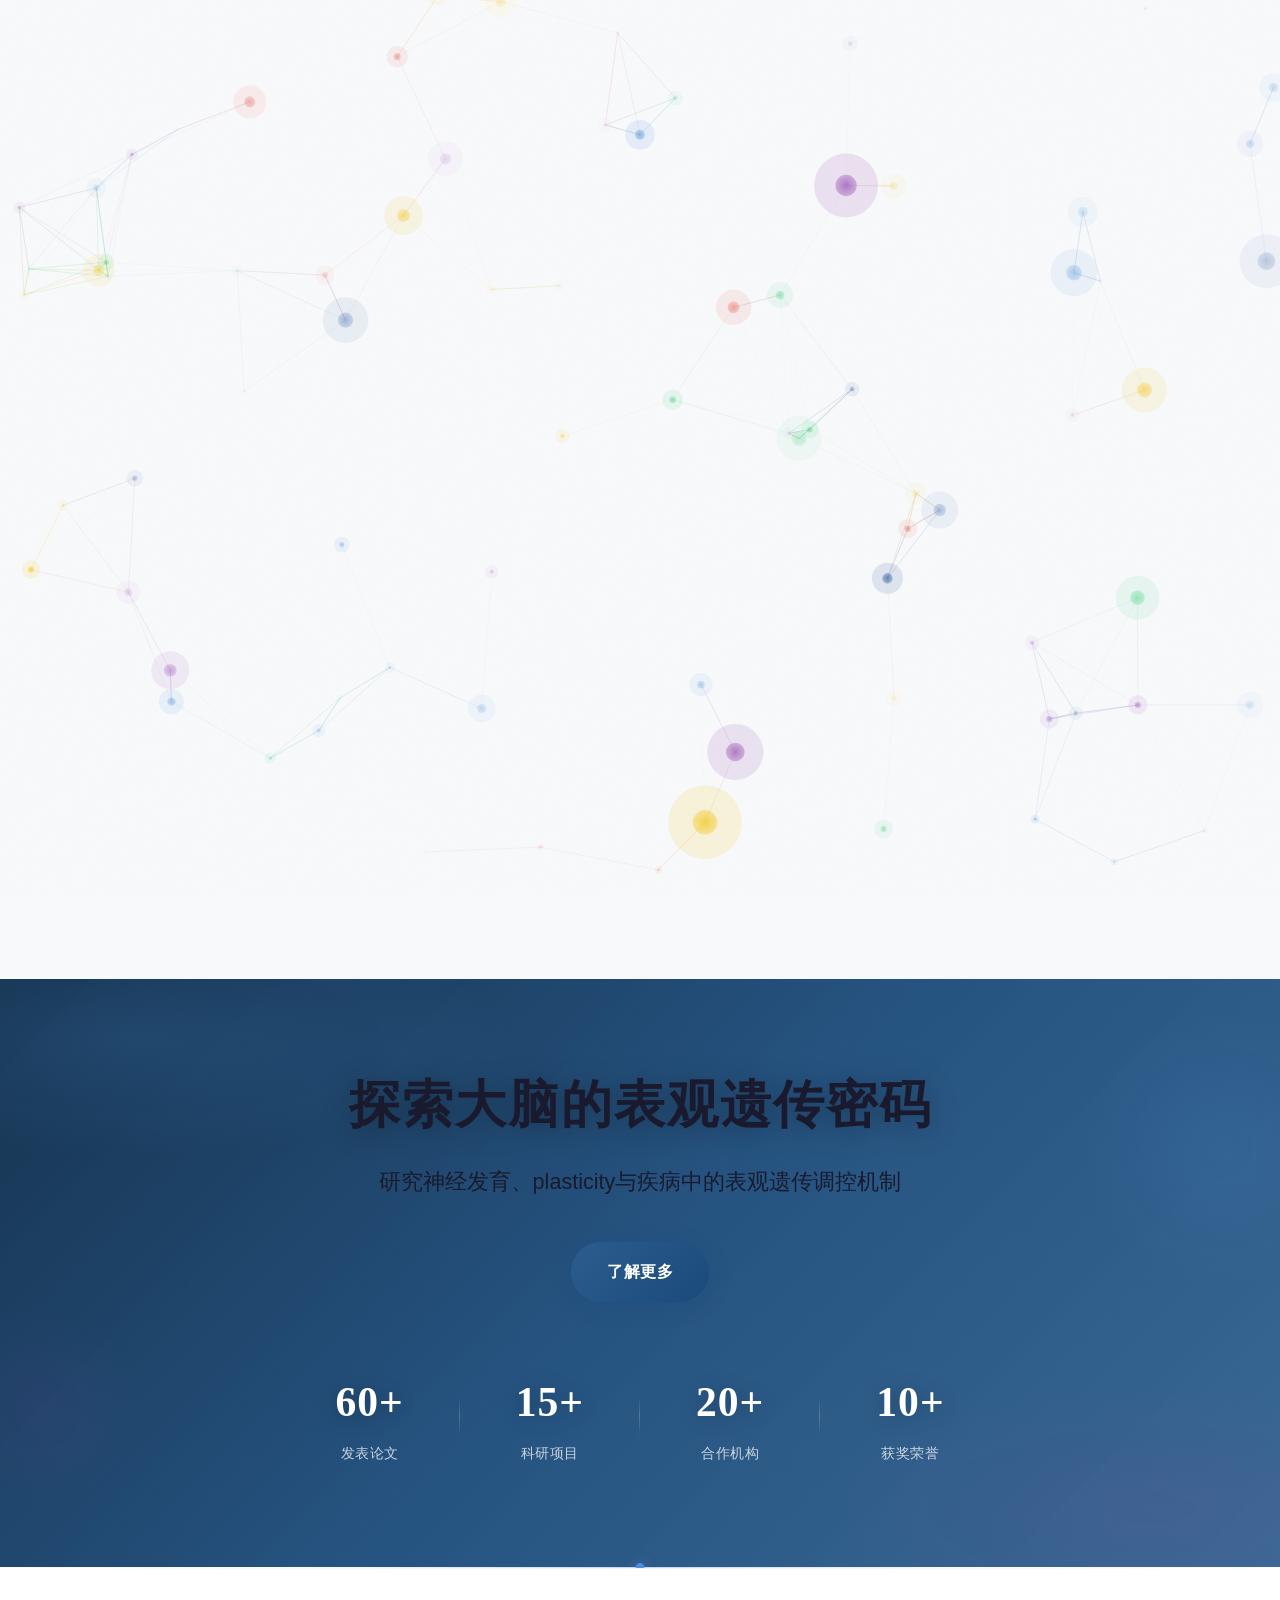
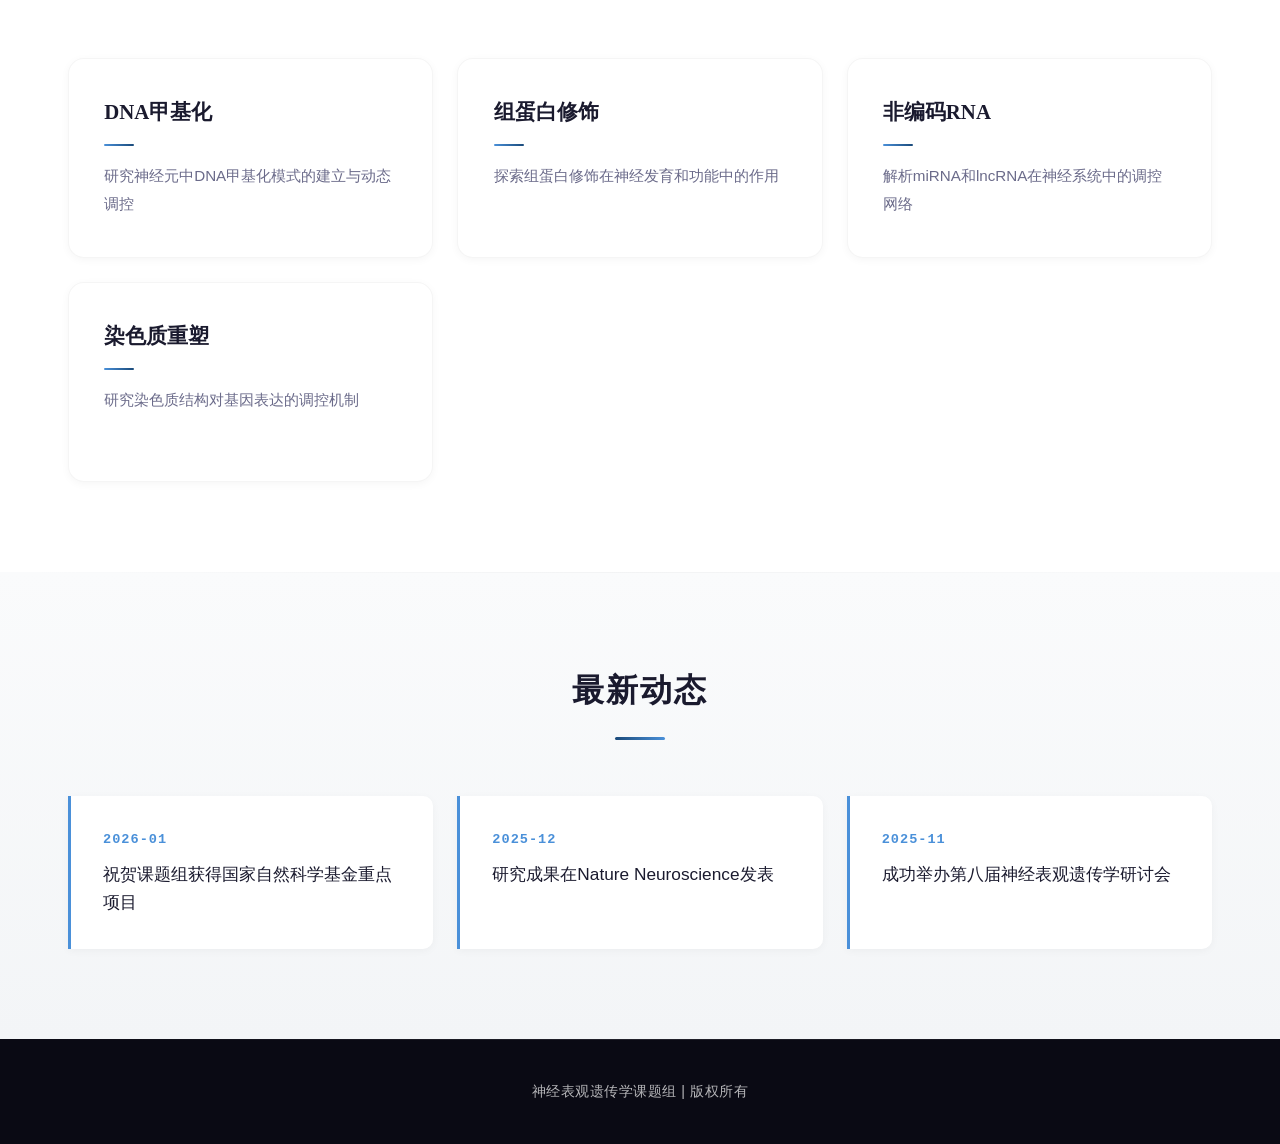
==== commit 86917656: "Fix scroll position when clicking "Explore More" button Scroll to main content area instead of top:0" ====
--- a/index.html
+++ b/index.html
@@ -162,6 +162,7 @@
         function scrollToMain() {
             const landing = document.querySelector('.landing-page');
             const header = document.querySelector('header');
+            const mainWrapper = document.getElementById('main-wrapper');
             if (landing) {
                 landing.style.transition = 'opacity 0.5s ease';
                 landing.style.opacity = '0';
@@ -175,7 +176,12 @@
             if (header) {
                 header.classList.remove('hidden');
             }
-            window.scrollTo({ top: 0, behavior: 'smooth' });
+            // Scroll to main content area, accounting for fixed header
+            if (mainWrapper) {
+                const headerHeight = header ? header.offsetHeight : 70;
+                const targetPosition = mainWrapper.offsetTop - headerHeight;
+                window.scrollTo({ top: targetPosition, behavior: 'smooth' });
+            }
         }
 
         // Auto hide landing after 5 seconds（仅在未直接跳过封面时）
--- a/css/style.css
+++ b/css/style.css
@@ -603,7 +603,6 @@
 .hero p {
     font-size: clamp(1.05rem, 2.5vw, 1.35rem);
     margin-bottom: 2.5rem;
-    opacity: 0.92;
     max-width: 750px;
     margin-left: auto;
     margin-right: auto;
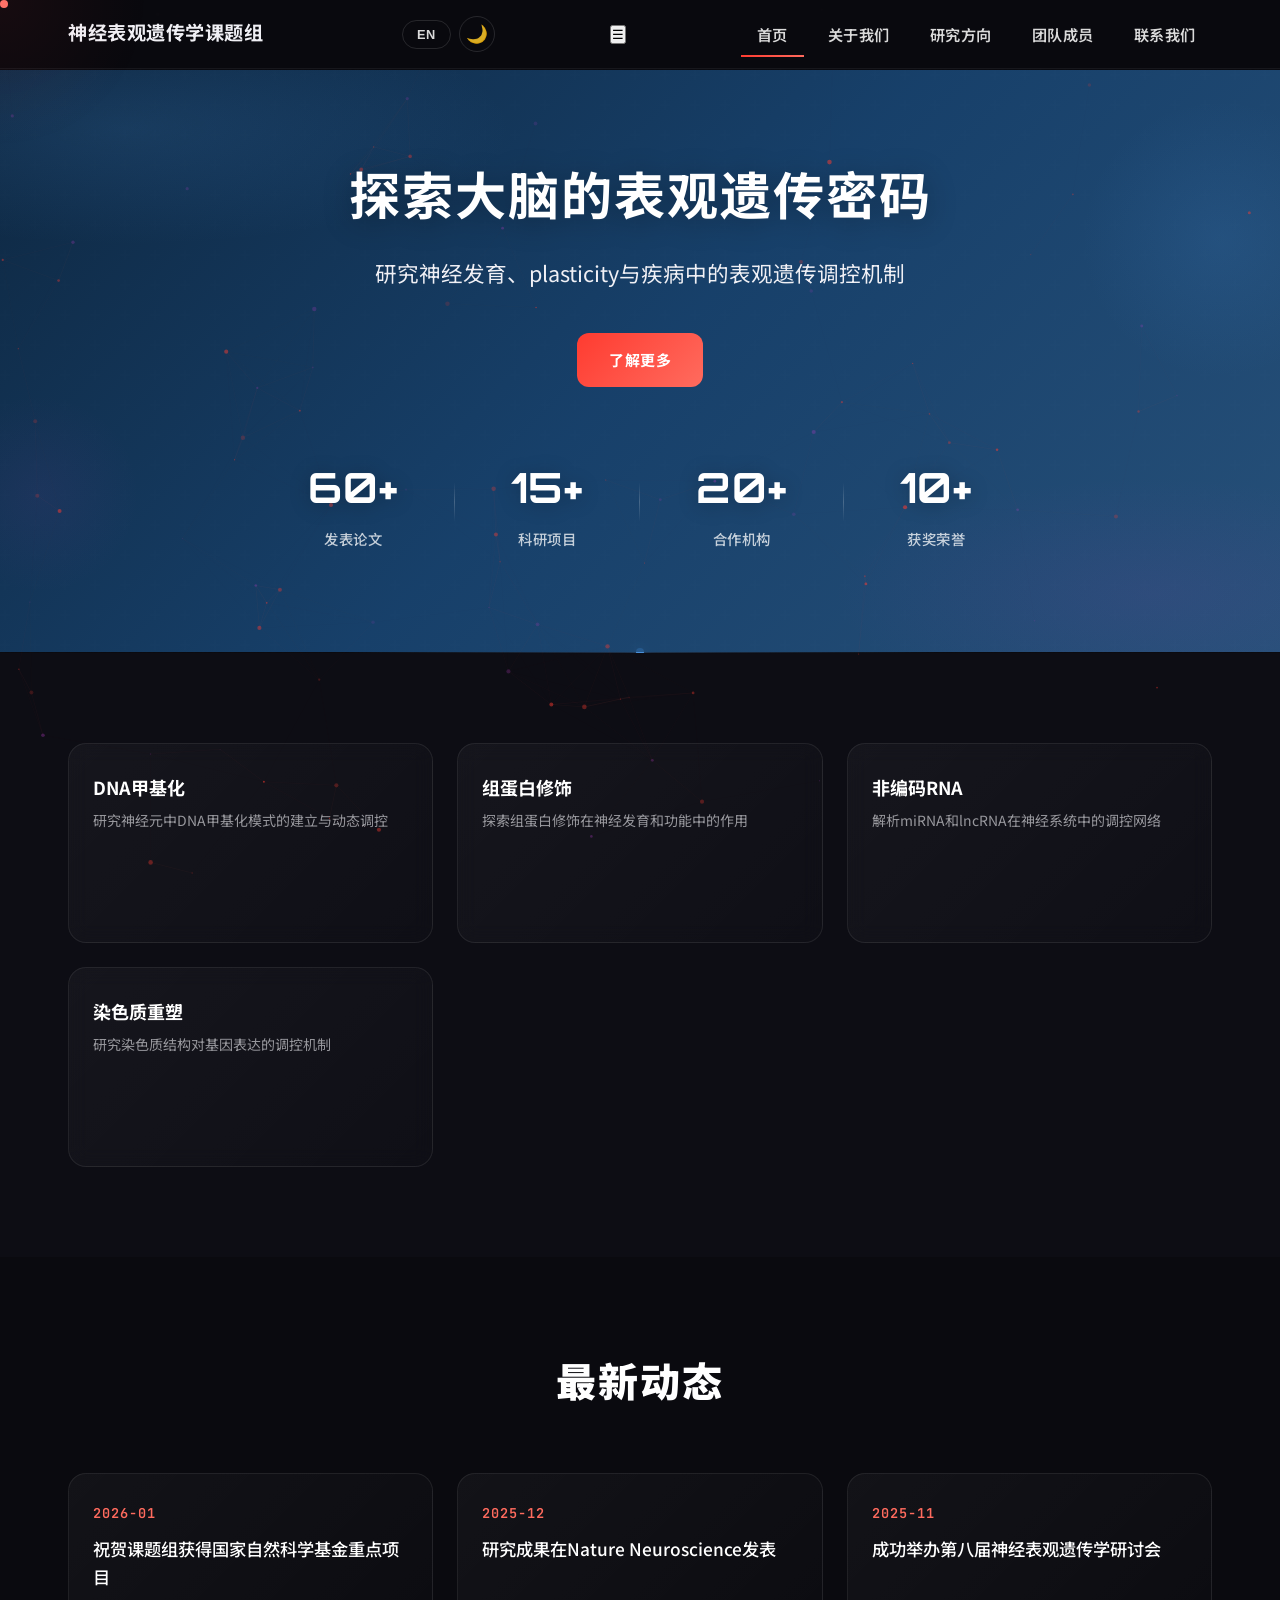
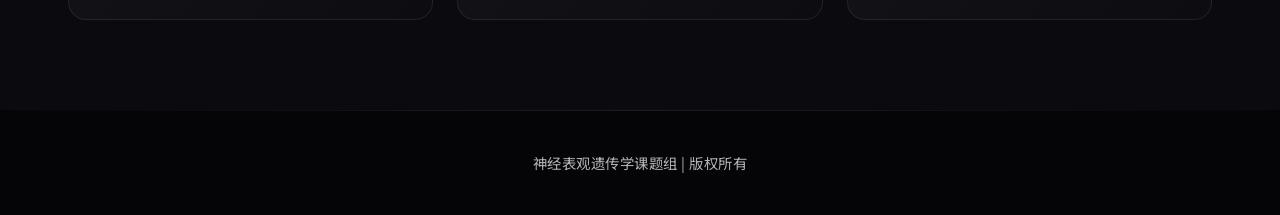
==== commit 5860c0d2: "Redesign website with Qclaw-inspired styling - Fonts: Orbitron (English headers) + Noto Sans SC (Chi" ====
--- a/index.html
+++ b/index.html
@@ -7,6 +7,10 @@
     <link rel="stylesheet" href="css/style.css">
 </head>
 <body data-page="index">
+    <!-- Custom Cursor (Qclaw Style) -->
+    <div class="cursor-dot" id="cursorDot"></div>
+    <div class="cursor-ring" id="cursorRing"></div>
+    <div class="cursor-glow" id="cursorGlow"></div>
 
     <!-- Landing Page / Cover -->
     <section class="landing-page" id="landing">
--- a/css/style.css
+++ b/css/style.css
@@ -1,7 +1,9 @@
 /* ============================================
    神经表观遗传学课题组 - 设计升级版
-   Scientific Elegance Design System
-   ============================================ */
+   Inspired by Qclaw Design System
+   ============================================ */
+
+@import url('https://fonts.googleapis.com/css2?family=Orbitron:wght@400;500;700;900&family=Noto+Sans+SC:wght@300;400;500;700;900&family=JetBrains+Mono:wght@400;500;700&display=swap');
 
 * {
     margin: 0;
@@ -10,18 +12,29 @@
 }
 
 /* ============================================
-   Design Tokens - 核心设计变量
+   Design Tokens - 核心设计变量 (Qclaw Style)
    ============================================ */
 :root {
-    /* 品牌色彩 - 更丰富的层次 */
+    /* 品牌色彩 - Qclaw 红色科技主题 */
+    --red-primary: #FF3B30;
+    --red-glow: #FF6B5E;
+    --gold-accent: #FFD700;
+    --bg-dark: #0A0A0F;
+    --bg-card: rgba(255,255,255,0.03);
+    --text-primary: #F0F0F5;
+    --text-secondary: rgba(240,240,245,0.6);
+    --border-subtle: rgba(255,255,255,0.06);
+    --gradient-red: linear-gradient(135deg, #FF3B30, #FF6B5E);
+
+    /* 保留原有变量用于兼容 */
     --primary-deep: #0f2d4a;
     --primary: #1a4a7a;
     --primary-light: #2c5d8f;
     --primary-lighter: #3d7ab5;
     --secondary: #4a90d9;
     --secondary-light: #6ba3e0;
-    --accent: #c0392b;
-    --accent-soft: #e74c3c;
+    --accent: #FF3B30;
+    --accent-soft: #FF6B5E;
 
     /* 强调色 - 用于科学研究主题 */
     --accent-bio: #27ae60;
@@ -76,10 +89,10 @@
     --transition-slow: 0.4s cubic-bezier(0.4, 0, 0.2, 1);
     --transition-spring: 0.5s cubic-bezier(0.34, 1.56, 0.64, 1);
 
-    /* 字体系统 */
-    --font-display: "Noto Serif SC", "Source Han Serif SC", "Songti SC", Georgia, serif;
-    --font-body: "Noto Sans SC", "Source Han Sans SC", "PingFang SC", "Microsoft YaHei", sans-serif;
-    --font-mono: "JetBrains Mono", "Fira Code", monospace;
+    /* 字体系统 - Qclaw Style */
+    --font-display: 'Orbitron', 'Noto Sans SC', sans-serif;
+    --font-body: 'Noto Sans SC', 'Source Han Sans SC', 'PingFang SC', 'Microsoft YaHei', sans-serif;
+    --font-mono: 'JetBrains Mono', 'Fira Code', monospace;
 }
 
 /* ============================================
@@ -120,8 +133,67 @@
 
 /* Selection */
 ::selection {
-    background: var(--primary);
+    background: var(--red-primary);
     color: white;
+}
+
+/* ============================================
+   Custom Cursor - 自定义光标 (Qclaw Style)
+   ============================================ */
+body {
+    cursor: none;
+}
+
+a, button, span, div, img, input, textarea, select, label {
+    cursor: none;
+}
+
+.cursor-dot {
+    position: fixed;
+    width: 8px;
+    height: 8px;
+    background: var(--red-glow);
+    border-radius: 50%;
+    pointer-events: none;
+    z-index: 99999;
+    mix-blend-mode: screen;
+}
+
+.cursor-ring {
+    position: fixed;
+    width: 36px;
+    height: 36px;
+    border: 1.5px solid rgba(255, 107, 94, 0.5);
+    border-radius: 50%;
+    pointer-events: none;
+    z-index: 99998;
+    transition: width 0.3s, height 0.3s, border-color 0.3s;
+}
+
+.cursor-ring.hovering {
+    width: 52px;
+    height: 52px;
+    border-color: rgba(255, 107, 94, 0.8);
+}
+
+.cursor-glow {
+    position: fixed;
+    width: 300px;
+    height: 300px;
+    background: radial-gradient(circle, rgba(255, 59, 48, 0.06) 0%, transparent 70%);
+    pointer-events: none;
+    z-index: 99997;
+    transform: translate(-50%, -50%);
+}
+
+/* Mobile: disable custom cursor */
+@media (max-width: 900px) {
+    body, a, button, span, div, img, input, textarea, select, label {
+        cursor: auto;
+    }
+    .cursor-dot, .cursor-ring, .cursor-glow {
+        display: none !important;
+    }
 }
 
 /* ============================================
@@ -211,7 +283,7 @@
 
 .landing-content {
     position: relative;
-    z-index: 10;
+    z-index: 10001;
     text-align: center;
     padding: 2rem;
     margin-top: -5%;
@@ -401,15 +473,16 @@
 /* Logo */
 .logo {
     font-size: 1.2rem;
-    color: var(--primary);
-    font-weight: 600;
+    color: var(--text-primary);
+    font-weight: 700;
     letter-spacing: 0.5px;
     font-family: var(--font-display);
-    transition: color var(--transition-base);
+    transition: all var(--transition-base);
 }
 
 .logo:hover {
-    color: var(--primary-light);
+    color: var(--red-glow);
+    text-shadow: 0 0 12px rgba(255, 107, 94, 0.5);
 }
 
 /* 导航链接 - 更精致的悬停效果 */
@@ -421,47 +494,41 @@
 
 .nav-links a {
     text-decoration: none;
-    color: var(--text-secondary);
-    font-weight: 500;
+    color: rgba(255, 255, 255, 0.85);
+    font-weight: 600;
     font-size: 0.95rem;
-    transition: all var(--transition-base);
+    letter-spacing: 0.5px;
+    transition: all 0.3s;
     position: relative;
     padding: 0.5rem 1rem;
-    border-radius: var(--radius-sm);
-}
-
-.nav-links a::before {
-    content: '';
-    position: absolute;
-    bottom: 4px;
-    left: 50%;
+}
+
+.nav-links a::after {
+    content: '';
+    position: absolute;
+    bottom: -4px;
+    left: 0;
     width: 0;
     height: 2px;
-    background: linear-gradient(90deg, var(--primary), var(--secondary));
-    transition: all var(--transition-base);
-    transform: translateX(-50%);
-    border-radius: 1px;
-    opacity: 0;
+    background: var(--gradient-red);
+    transition: width 0.3s;
 }
 
 .nav-links a:hover {
-    color: var(--primary);
-    background: rgba(26, 74, 122, 0.04);
-}
-
-.nav-links a:hover::before {
-    width: 40%;
-    opacity: 1;
+    color: #fff;
+    text-shadow: 0 0 12px rgba(255, 107, 94, 0.5);
+}
+
+.nav-links a:hover::after {
+    width: 100%;
 }
 
 .nav-links a.active {
-    color: var(--primary);
-    background: rgba(26, 74, 122, 0.06);
-}
-
-.nav-links a.active::before {
-    width: 50%;
-    opacity: 1;
+    color: var(--red-glow);
+}
+
+.nav-links a.active::after {
+    width: 100%;
 }
 
 /* 语言和主题切换 */
@@ -509,7 +576,7 @@
    ============================================ */
 .hero {
     background:
-        linear-gradient(135deg, rgba(15, 45, 74, 0.97) 0%, rgba(26, 74, 122, 0.95) 50%, rgba(44, 93, 140, 0.93) 100%),
+        linear-gradient(135deg, rgba(15, 45, 74, 0.85) 0%, rgba(26, 74, 122, 0.85) 50%, rgba(44, 93, 140, 0.85) 100%),
         url("data:image/svg+xml,%3Csvg width='60' height='60' viewBox='0 0 60 60' xmlns='http://www.w3.org/2000/svg'%3E%3Cg fill='none' fill-rule='evenodd'%3E%3Cg fill='%23ffffff' fill-opacity='0.025'%3E%3Cpath d='M36 34v-4h-2v4h-4v2h4v4h2v-4h4v-2h-4zm0-30V0h-2v4h-4v2h4v4h2V6h4V4h-4zM6 34v-4H4v4H0v2h4v4h2v-4h4v-2H6zM6 4V0H4v4H0v2h4v4h2V6h4V4H6z'/%3E%3C/g%3E%3C/g%3E%3C/svg%3E");
     color: var(--white);
     padding: 90px 0 100px;
@@ -521,6 +588,7 @@
     flex-direction: column;
     justify-content: center;
     align-items: center;
+    z-index: 2;
 }
 
 .hero::before {
@@ -538,7 +606,7 @@
 
 .hero .container {
     position: relative;
-    z-index: 1;
+    z-index: 3;
     width: 100%;
     max-width: 1000px;
     display: flex;
@@ -598,6 +666,7 @@
     font-weight: 700;
     font-family: var(--font-display);
     letter-spacing: 2px;
+    color: #ffffff;
 }
 
 .hero p {
@@ -636,45 +705,29 @@
 }
 
 /* ============================================
-   Button - 按钮样式
+   Button - 按钮样式 (Qclaw Style)
    ============================================ */
 .btn {
     display: inline-flex;
     align-items: center;
     justify-content: center;
-    padding: 16px 36px;
-    background: linear-gradient(135deg, var(--primary-light) 0%, var(--primary) 100%);
+    padding: 14px 32px;
+    background: var(--gradient-red);
     color: #ffffff;
     text-decoration: none;
-    border-radius: var(--radius-full);
-    font-weight: 600;
-    font-size: 1rem;
+    border-radius: 12px;
+    font-weight: 700;
+    font-size: 15px;
     letter-spacing: 0.5px;
-    transition: all var(--transition-base);
-    box-shadow: 0 4px 20px rgba(26, 74, 122, 0.3);
+    transition: all 0.3s;
+    border: none;
     position: relative;
     overflow: hidden;
 }
 
-.btn::before {
-    content: '';
-    position: absolute;
-    top: 0;
-    left: -100%;
-    width: 100%;
-    height: 100%;
-    background: linear-gradient(90deg, transparent, rgba(255,255,255,0.2), transparent);
-    transition: left 0.5s ease;
-}
-
 .btn:hover {
-    background: linear-gradient(135deg, var(--primary) 0%, var(--primary-deep) 100%);
-    transform: translateY(-3px);
-    box-shadow: 0 8px 30px rgba(26, 74, 122, 0.4);
-}
-
-.btn:hover::before {
-    left: 100%;
+    transform: translateY(-2px);
+    box-shadow: 0 6px 24px rgba(255, 59, 48, 0.4);
 }
 
 /* ============================================
@@ -800,110 +853,93 @@
     gap: 1.5rem;
 }
 
-/* 卡片 - 更精致的悬停效果 */
+/* 卡片 - Qclaw Style Glass Cards */
 .feature-card {
-    padding: 2.2rem;
+    padding: 28px 24px;
     position: relative;
     min-height: 200px;
     display: flex;
     flex-direction: column;
-    background: var(--bg-elevated);
-    border: 1px solid rgba(0, 0, 0, 0.04);
-    border-radius: var(--radius-lg);
-    box-shadow: var(--shadow-sm);
-    transition: all var(--transition-slow);
+    background: linear-gradient(135deg, rgba(255,255,255,0.04), rgba(255,255,255,0.01));
+    border: 1px solid rgba(255,255,255,0.08);
+    border-radius: 18px;
+    transition: all 0.5s;
     overflow: hidden;
+    backdrop-filter: blur(10px);
 }
 
 /* 卡片悬浮光效 */
 .feature-card::before {
     content: '';
     position: absolute;
-    top: 0;
-    left: 0;
-    right: 0;
-    height: 3px;
-    background: linear-gradient(90deg, var(--primary), var(--secondary));
-    transform: scaleX(0);
-    transform-origin: left;
-    transition: transform var(--transition-slow);
-}
-
-.feature-card:hover {
-    transform: translateY(-8px);
-    box-shadow: var(--shadow-xl);
-    border-color: rgba(74, 144, 217, 0.15);
-}
-
-.feature-card:hover::before {
-    transform: scaleX(1);
-}
-
-.feature-card h3 {
-    color: var(--text-primary);
-    margin-bottom: 1rem;
-    font-size: 1.3rem;
-    font-weight: 600;
-    position: relative;
-    padding-bottom: 1rem;
-    font-family: var(--font-display);
-}
-
-.feature-card h3::after {
-    content: '';
-    position: absolute;
-    bottom: 0;
-    left: 0;
-    width: 30px;
-    height: 2px;
-    background: linear-gradient(90deg, var(--secondary), var(--primary));
-    border-radius: 1px;
-}
-
-.feature-card p {
-    color: var(--text-tertiary);
-    line-height: 1.8;
-    font-size: 0.95rem;
-}
-
-/* ============================================
-   News Section - 最新动态
-   ============================================ */
-.news {
-    padding: 90px 0;
-    position: relative;
-    background: linear-gradient(180deg, #fafbfc 0%, #f3f5f7 100%);
-}
-
-.news::before {
+    inset: 0;
+    border-radius: 18px;
+    background: linear-gradient(135deg, rgba(255,59,48,0.08), transparent 60%);
+    opacity: 0;
+    transition: opacity 0.5s;
+}
+
+.feature-card::after {
     content: '';
     position: absolute;
     top: 0;
     left: 0;
     right: 0;
     height: 1px;
-    background: linear-gradient(90deg, transparent, rgba(0,0,0,0.03), transparent);
+    background: linear-gradient(90deg, transparent, var(--red-glow), transparent);
+    opacity: 0;
+    transition: opacity 0.4s;
+}
+
+.feature-card:hover {
+    border-color: rgba(255, 59, 48, 0.25);
+    transform: translateY(-8px);
+    box-shadow: 0 20px 60px rgba(255, 59, 48, 0.08), 0 0 30px rgba(255, 59, 48, 0.04);
+}
+
+.feature-card:hover::before {
+    opacity: 1;
+}
+
+.feature-card:hover::after {
+    opacity: 1;
+}
+
+.feature-card h3 {
+    color: #fff;
+    margin-bottom: 6px;
+    font-size: 18px;
+    font-weight: 700;
+    position: relative;
+    z-index: 1;
+}
+
+.feature-card p {
+    color: var(--text-secondary);
+    line-height: 1.6;
+    font-size: 14px;
+    position: relative;
+    z-index: 1;
+}
+
+/* ============================================
+   News Section - Qclaw Style
+   ============================================ */
+.news {
+    padding: 90px 0;
+    position: relative;
+    background: transparent;
 }
 
 .news h2 {
     text-align: center;
     margin-bottom: 3.5rem;
-    color: var(--text-primary);
-    font-size: 2rem;
-    font-weight: 700;
+    color: #ffffff;
+    font-size: clamp(26px, 4vw, 40px);
+    font-weight: 900;
     position: relative;
     font-family: var(--font-display);
     letter-spacing: 2px;
-}
-
-.news h2::after {
-    content: '';
-    display: block;
-    width: 50px;
-    height: 3px;
-    background: linear-gradient(90deg, var(--primary), var(--secondary));
-    margin: 1.2rem auto 0;
-    border-radius: 2px;
 }
 
 .news-grid {
@@ -912,29 +948,26 @@
     gap: 1.5rem;
 }
 
-/* 新闻卡片 */
+/* 新闻卡片 - Qclaw Glass Style */
 .news-item {
-    padding: 2rem;
-    border-left: 3px solid var(--secondary);
-    transition: all var(--transition-base);
+    padding: 28px 24px;
+    transition: all 0.5s;
     position: relative;
     min-height: 110px;
-    background: var(--bg-elevated);
-    border-radius: 0 var(--radius-md) var(--radius-md) 0;
-    box-shadow: var(--shadow-sm);
+    background: linear-gradient(135deg, rgba(255,255,255,0.04), rgba(255,255,255,0.01));
+    border: 1px solid rgba(255,255,255,0.08);
+    border-radius: 18px;
     overflow: hidden;
 }
 
 .news-item::before {
     content: '';
     position: absolute;
-    left: -3px;
-    top: 0;
-    height: 100%;
-    width: 3px;
-    background: linear-gradient(180deg, var(--secondary), var(--primary));
+    inset: 0;
+    border-radius: 18px;
+    background: linear-gradient(135deg, rgba(255,59,48,0.08), transparent 60%);
     opacity: 0;
-    transition: opacity var(--transition-base);
+    transition: opacity 0.5s;
 }
 
 .news-item::after {
@@ -943,16 +976,16 @@
     top: 0;
     left: 0;
     right: 0;
-    bottom: 0;
-    background: linear-gradient(135deg, rgba(74, 144, 217, 0.03) 0%, transparent 50%);
+    height: 1px;
+    background: linear-gradient(90deg, transparent, var(--red-glow), transparent);
     opacity: 0;
-    transition: opacity var(--transition-base);
+    transition: opacity 0.4s;
 }
 
 .news-item:hover {
-    border-left-width: 4px;
-    transform: translateX(6px);
-    box-shadow: var(--shadow-lg);
+    border-color: rgba(255, 59, 48, 0.25);
+    transform: translateY(-8px);
+    box-shadow: 0 20px 60px rgba(255, 59, 48, 0.08), 0 0 30px rgba(255, 59, 48, 0.04);
 }
 
 .news-item:hover::before {
@@ -964,7 +997,7 @@
 }
 
 .news-item .date {
-    color: var(--secondary);
+    color: var(--red-glow);
     font-size: 0.85rem;
     font-weight: 600;
     letter-spacing: 1px;
@@ -974,7 +1007,7 @@
 }
 
 .news-item h4 {
-    color: var(--text-primary);
+    color: #ffffff;
     margin-top: 0.4rem;
     font-size: 1.08rem;
     line-height: 1.6;
@@ -1014,7 +1047,7 @@
    ============================================ */
 .page-header {
     background:
-        linear-gradient(135deg, var(--primary-deep) 0%, var(--primary) 50%, rgba(44, 93, 140, 0.95) 100%),
+        linear-gradient(135deg, rgba(15, 45, 74, 0.85) 0%, rgba(26, 74, 122, 0.85) 50%, rgba(44, 93, 140, 0.85) 100%),
         url("data:image/svg+xml,%3Csvg width='60' height='60' viewBox='0 0 60 60' xmlns='http://www.w3.org/2000/svg'%3E%3Cg fill='none' fill-rule='evenodd'%3E%3Cg fill='%23ffffff' fill-opacity='0.025'%3E%3Cpath d='M36 34v-4h-2v4h-4v2h4v4h2v-4h4v-2h-4zm0-30V0h-2v4h-4v2h4v4h2V6h4V4h-4zM6 34v-4H4v4H0v2h4v4h2v-4h4v-2H6zM6 4V0H4v4H0v2h4v4h2V6h4V4H6z'/%3E%3C/g%3E%3C/g%3E%3C/svg%3E");
     color: var(--white);
     padding: 80px 0 70px;
@@ -1022,6 +1055,7 @@
     position: relative;
     overflow: hidden;
     margin-top: 70px;
+    z-index: 2;
 }
 
 .page-header::before {
@@ -1044,12 +1078,14 @@
     font-weight: 700;
     font-family: var(--font-display);
     letter-spacing: 3px;
+    color: #ffffff;
 }
 
 .page-header p {
     font-size: 1.15rem;
     opacity: 0.9;
     position: relative;
+    color: #ffffff;
 }
 
 /* ============================================
@@ -1547,27 +1583,29 @@
 }
 
 /* ============================================
-   Dark Mode - 暗色模式
-   ============================================ */
-body.dark-mode {
-    --text-primary: #e8e8ec;
-    --text-secondary: #b8b8c8;
-    --text-tertiary: #8888a0;
-    --text-muted: #5a5a70;
-    --bg-primary: #0d0d18;
-    --bg-secondary: #14142a;
-    --bg-deep: #08080f;
-    --bg-elevated: #1a1a2e;
+   Dark Mode - Qclaw Style (Default)
+   ============================================ */
+body, body.dark-mode {
+    --text-primary: #F0F0F5;
+    --text-secondary: rgba(240,240,245,0.6);
+    --text-tertiary: rgba(240,240,245,0.45);
+    --text-muted: rgba(240,240,245,0.35);
+    --bg-primary: #0A0A0F;
+    --bg-secondary: #0d0d14;
+    --bg-deep: #050508;
+    --bg-elevated: #141420;
     background: var(--bg-primary);
-}
-
-body.dark-mode header {
-    background: rgba(20, 20, 42, 0.95);
-    border-bottom-color: rgba(255, 255, 255, 0.04);
-}
-
-body.dark-mode.scrolled header {
-    background: rgba(20, 20, 42, 0.98);
+    color: var(--text-primary);
+}
+
+body.dark-mode header, header {
+    background: rgba(10, 10, 15, 0.92);
+    border-bottom-color: rgba(255, 255, 255, 0.06);
+    backdrop-filter: blur(24px);
+}
+
+body.dark-mode.scrolled header, header.scrolled {
+    background: rgba(10, 10, 15, 0.98);
 }
 
 body.dark-mode .feature-card,
@@ -1577,28 +1615,25 @@
 body.dark-mode .research-item,
 body.dark-mode .news-item,
 body.dark-mode .about-section,
-body.dark-mode .join-text {
-    background: var(--bg-elevated);
-    border-color: rgba(255, 255, 255, 0.04);
-}
-
-body.dark-mode .logo {
-    color: #e8e8ec;
-}
-
-body.dark-mode .nav-links a {
-    color: var(--text-secondary);
-}
-
-body.dark-mode .nav-links a:hover {
-    color: #ffffff;
-    background: rgba(74, 144, 217, 0.1);
+body.dark-mode .join-text,
+.feature-card, .team-member, .contact-card, .contact-form, .research-item, .news-item {
+    background: linear-gradient(135deg, rgba(255,255,255,0.04), rgba(255,255,255,0.01));
+    border-color: rgba(255, 255, 255, 0.08);
+}
+
+body.dark-mode .logo, .logo {
+    color: #F0F0F5;
+}
+
+body.dark-mode .nav-links a, .nav-links a {
+    color: rgba(255, 255, 255, 0.85);
 }
 
 body.dark-mode .hero h2,
 body.dark-mode .page-header h2,
 body.dark-mode .features h2,
-body.dark-mode .news h2 {
+body.dark-mode .news h2,
+.hero h2, .page-header h2, .features h2, .news h2 {
     color: #ffffff;
 }
 
@@ -1606,22 +1641,26 @@
 body.dark-mode .news-item h4,
 body.dark-mode .about-section h3,
 body.dark-mode .research-item h3,
-body.dark-mode .team-member h3 {
+body.dark-mode .team-member h3,
+.feature-card h3, .news-item h4, .about-section h3, .research-item h3, .team-member h3 {
     color: #ffffff;
 }
 
-body.dark-mode footer {
+body.dark-mode footer, footer {
     background: var(--bg-deep);
+    border-top-color: rgba(255, 255, 255, 0.06);
 }
 
 body.dark-mode .lang-switch,
-body.dark-mode .theme-toggle {
+body.dark-mode .theme-toggle,
+.lang-switch, .theme-toggle {
     border-color: rgba(255, 255, 255, 0.12);
-    color: var(--text-secondary);
+    color: rgba(255, 255, 255, 0.85);
 }
 
 body.dark-mode .lang-switch:hover,
-body.dark-mode .theme-toggle:hover {
+body.dark-mode .theme-toggle:hover,
+.lang-switch:hover, .theme-toggle:hover {
     background: rgba(255, 255, 255, 0.08);
     border-color: rgba(255, 255, 255, 0.25);
     color: #ffffff;
@@ -1765,3 +1804,16 @@
 .mb-2 { margin-bottom: 1rem; }
 .mb-3 { margin-bottom: 1.5rem; }
 .mb-4 { margin-bottom: 2rem; }
+
+/* ============================================
+   Particles Canvas - 粒子动画画布
+   ============================================ */
+#particles-canvas {
+    position: fixed;
+    top: 0;
+    left: 0;
+    width: 100%;
+    height: 100%;
+    z-index: 10000;
+    pointer-events: none;
+}
